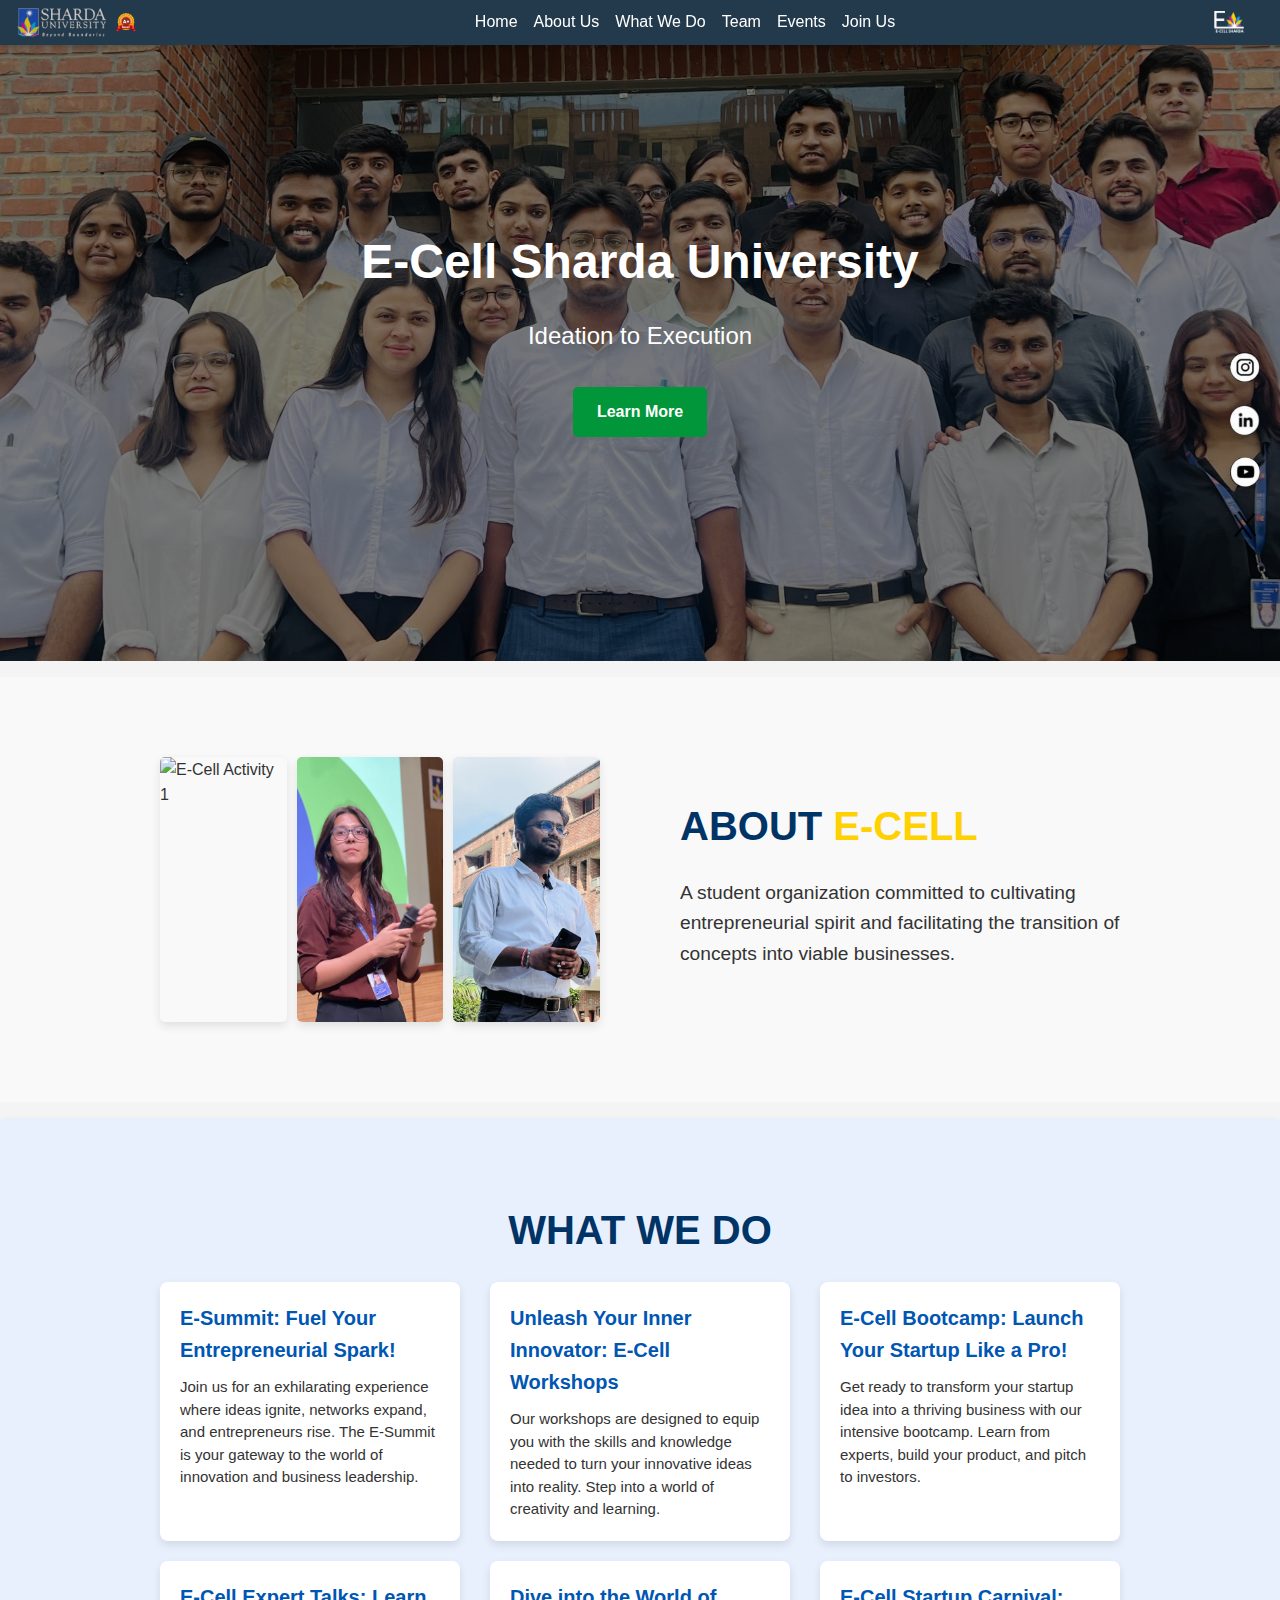
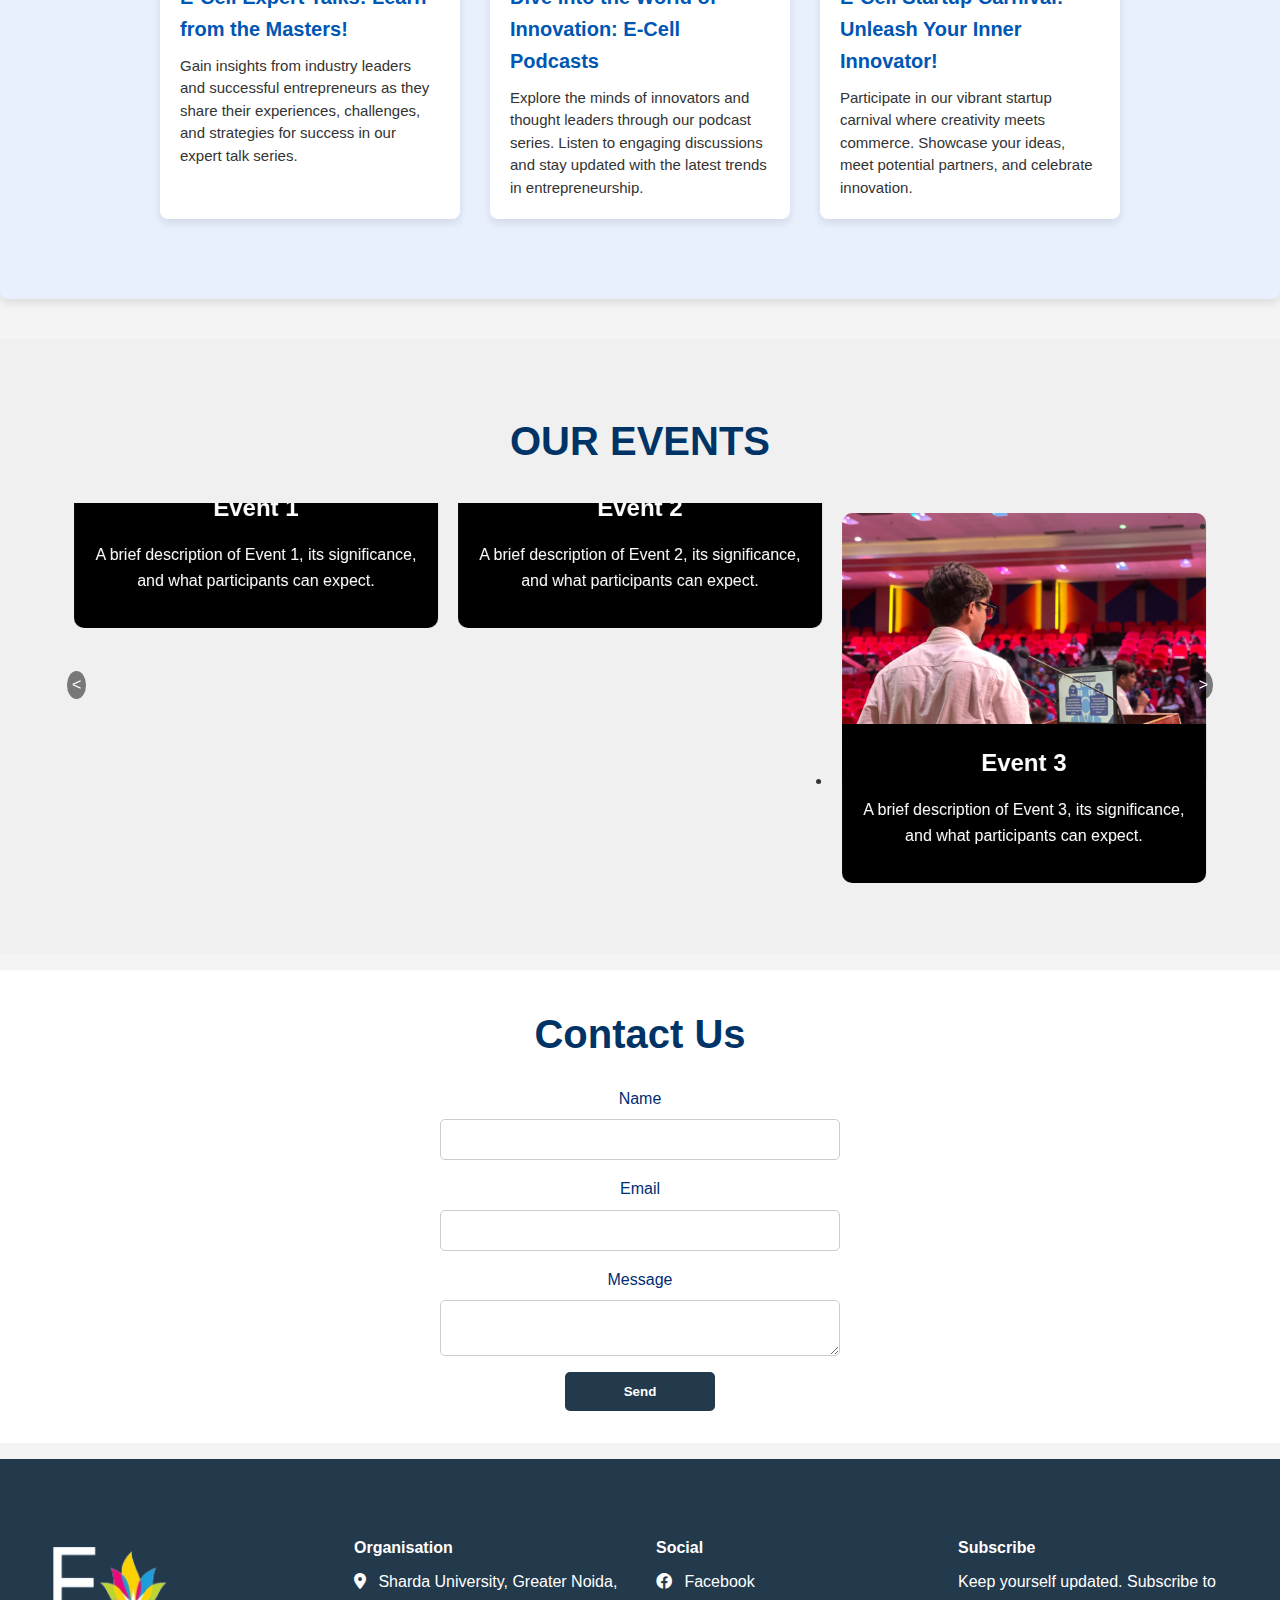
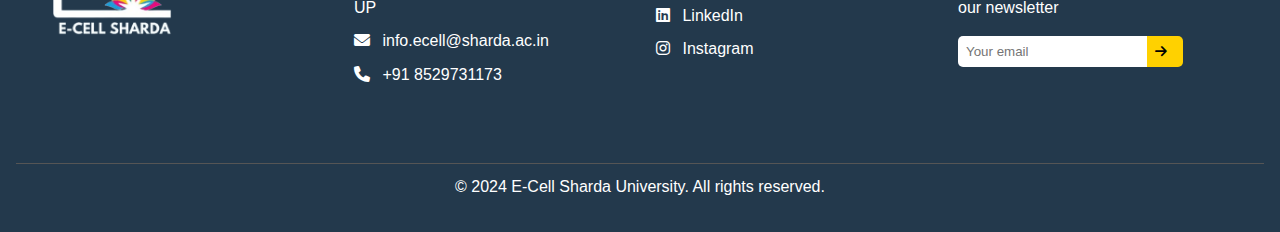
==== index.html @ 31074277 "teams" ====
<!DOCTYPE html>
<html lang="en">
<head>
    <meta charset="UTF-8">
    <meta name="viewport" content="width=device-width, initial-scale=1.0">
    <title>E-Cell Sharda University</title>
    <link rel="stylesheet" href="styles.css">
    <link rel="stylesheet" href="https://cdnjs.cloudflare.com/ajax/libs/font-awesome/6.0.0-beta3/css/all.min.css">
</head>
<body>
    <!-- Header -->
    <header>
        <!-- Navigation Bar -->
        <nav>
        <div class="nav-container">
            <img src="Images\ShardaUniversity.png" alt="E-Cell Sharda University Logo" class="nav-logo-left" width="80px">
            <img src="Images/NAAC.png" alt="E-Cell Sharda University Logo" class="nav-logo-left2" width="50px" >
            <ul class="nav-links">
                <li><a href="#home">Home</a></li>
                <li><a href="#about">About Us</a></li>
                 <li><a href="#what-we-do">What We Do</a></li>
                <li><a href="team.html">Team</a></li>
                <li><a href="#events">Events</a></li>
                <li><a href="joinus.html">Join Us</a></li>
            </ul>
            <img src="Images\ECell.png" alt="Second Logo" class="nav-logo-right" >
        </div>
        </nav>

    </header>

    <div class="floating-social-icons">
        <a href="https://www.instagram.com/ecell_su?igsh=MXRyNXgwMnAxMnRqdw==" target="_blank"><img src="Images/Instagram.jpg" alt="Instagram"></a>
        <a href="https://www.linkedin.com" target="_blank"><img src="Images/LinkedIn.jpg" alt="LinkedIn"></a>
        <a href="https://www.youtube.com" target="_blank"><img src="Images/Youtube.jpg" alt="YouTube"></a>
        <a href="https://x.com/ecell_su?t=a-smBwPRYxhD6PhZO1qBZg&s=08" target="_blank"><img src="Images\twitter.png" alt="twitter"></a>
        <!-- <a href="mailto:example@example.com"><img src="email-icon.png" alt="Email"></a> -->
    </div>
    
    <!-- Home Section -->
    <section id="home" class="hero-section">
        <video autoplay muted loop id="hero-video">
            <source src="Images/WELCOME TO THE ENTREPRENEURSHIP (2) (1).mp4" type="video/mp4">
            Your browser does not support the video tag.
        </video>
        <h1>E-Cell Sharda University</h1>
        <p>Ideation to Execution</p>
        <a href="#about" class="cta-button">Learn More</a>
    </section>

    <!-- About Us Section -->
    <section id="about" class="about-section">
        <div class="container">
            <div class="about-content">
                <div class="about-image">
                    <div class="images d-flex">
                        <img src="Images/IMG_4170.png" alt="E-Cell Activity 1" class="img-fluid">
                        <img src="Images/IMG_0003.JPG" alt="E-Cell Activity 2" class="img-fluid">
                        <img src="Images/IMG_9561.JPG" alt="E-Cell Activity 3" class="img-fluid">
                    </div>
                </div>
                <div class="about-text">
                    <h2>ABOUT <span>E-CELL</span></h2>
                    <p>A student organization committed to cultivating entrepreneurial spirit and facilitating the transition of concepts into viable businesses.</p>
                </div>
            </div>
        </div>
    </section>    
    
    <section class="what-we-do">
        <div class="container">
            <h2>What We Do</h2>
            <div class="card-container">
                <div class="card">
                    <h3>E-Summit: Fuel Your Entrepreneurial Spark!</h3>
                    <p>Join us for an exhilarating experience where ideas ignite, networks expand, and entrepreneurs rise. The E-Summit is your gateway to the world of innovation and business leadership.</p>
                </div>
                <div class="card">
                    <h3>Unleash Your Inner Innovator: E-Cell Workshops</h3>
                    <p>Our workshops are designed to equip you with the skills and knowledge needed to turn your innovative ideas into reality. Step into a world of creativity and learning.</p>
                </div>
                <div class="card">
                    <h3>E-Cell Bootcamp: Launch Your Startup Like a Pro!</h3>
                    <p>Get ready to transform your startup idea into a thriving business with our intensive bootcamp. Learn from experts, build your product, and pitch to investors.</p>
                </div>
                <div class="card">
                    <h3>E-Cell Expert Talks: Learn from the Masters!</h3>
                    <p>Gain insights from industry leaders and successful entrepreneurs as they share their experiences, challenges, and strategies for success in our expert talk series.</p>
                </div>
                <div class="card">
                    <h3>Dive into the World of Innovation: E-Cell Podcasts</h3>
                    <p>Explore the minds of innovators and thought leaders through our podcast series. Listen to engaging discussions and stay updated with the latest trends in entrepreneurship.</p>
                </div>
                <div class="card">
                    <h3>E-Cell Startup Carnival: Unleash Your Inner Innovator!</h3>
                    <p>Participate in our vibrant startup carnival where creativity meets commerce. Showcase your ideas, meet potential partners, and celebrate innovation.</p>
                </div>
                <!-- <div class="card">
                    <h3>E-Cell Mentorship Program: Empower Your Entrepreneurial Journey</h3>
                    <p>Connect with experienced mentors who will guide you through the challenges of entrepreneurship and help you achieve your business goals.</p>
                </div> -->
            </div>
        </div>
    </section>
    

    <!-- Team Section -->
    <!-- <section id="team">
        <h2>Our Team</h2>
        <div class="team-member">
            <img src="path-to-image/member1.jpg" alt="Team Member 1">
            <h3>John Doe</h3>
            <p>President</p>
        </div>
        <div class="team-member">
            <img src="path-to-image/member2.jpg" alt="Team Member 2">
            <h3>Jane Smith</h3>
            <p>Vice President</p>
        </div>
    </section> -->

<!-- Event Section -->
<section id="events">
    <div class="events-section">
        <h2 class="events-heading">Our Events</h2>
        <!-- <div class="carousel"> -->
        <div class="carousel-container">
            <div class="carousel-track-container">
                <ul class="carousel-track">
                    <li class="carousel-slide">
                        <img src="Images/IMG_7820.png" alt="Event 1" class="event-image">
                        <div class="event-info">
                            <h3>Event 1</h3>
                            <p>A brief description of Event 1, its significance, and what participants can expect.</p>
                            <!-- <a href="#" class="learn-more">Learn More</a> -->
                        </div>
                    </li>
                    <li class="carousel-slide">
                        <img src="Images\IMG_7977.png" alt="Event 2" class="event-image">
                        <div class="event-info">
                            <h3>Event 2</h3>
                            <p>A brief description of Event 2, its significance, and what participants can expect.</p>
                            <!-- <a href="#" class="learn-more">Learn More</a> -->
                        </div>
                    </li>
                    <li class="carousel-slide">
                        <img src="Images\IMG_9968.JPG" alt="Event 3" class="event-image">
                        <div class="event-info">
                            <h3>Event 3</h3>
                            <p>A brief description of Event 3, its significance, and what participants can expect.</p>
                            <!-- <a href="#" class="learn-more">Learn More</a> -->
                        </div>
                    </li>
                    <li class="carousel-slide">
                        <img src="Images\IMG_7694.png" alt="Event 4" class="event-image">
                        <div class="event-info">
                            <h3>Event 4</h3>
                            <p>A brief description of Event 3, its significance, and what participants can expect.</p>
                            <!-- <a href="#" class="learn-more">Learn More</a> -->
                        </div>
                    </li>
                    <li class="carousel-slide">
                        <img src="Images\IMG_7885.png" alt="Event 5" class="event-image">
                        <div class="event-info">
                            <h3>Event 5</h3>
                            <p>A brief description of Event 3, its significance, and what participants can expect.</p>
                            <!-- <a href="#" class="learn-more">Learn More</a> -->
                        </div>
                    </li>
                    <li class="carousel-slide">
                        <img src="Images\IMG_7869.png" alt="Event 6" class="event-image">
                        <div class="event-info">
                            <h3>Event 6</h3>
                            <p>A brief description of Event 3, its significance, and what participants can expect.</p>
                            <!-- <a href="#" class="learn-more">Learn More</a> -->
                        </div>
                    </li>
                    <!-- Additional slides can be added here -->
                </ul>
            </div>
            <button class="carousel-button carousel-button-left">&lt;</button>
            <button class="carousel-button carousel-button-right">&gt;</button>
        </div>
    </div>
</section>
    

    <!-- Contact Us Section -->
    <section id="contact" >
        <center><h2>Contact Us</h2></center>
        <form>
            
                <label for="name">Name</label>
            <input type="text" id="name" name="name" required>

            <label for="email">Email</label>
            <input type="email" id="email" name="email" required>
            
            

            <label for="message">Message</label>
            <textarea id="message" name="message" required></textarea>

            <button type="submit">Send</button>
        </form>
    </section>

    <!-- Footer -->
   <!-- Footer -->
<footer>
    <div class="footer-container">
        <div class="footer-left">
            <img src="Images\ECell.png" alt="E-Cell Sharda University Logo">
            
        </div>
        <div class="footer-left">
            <p><strong>Organisation</strong></p>
            <p><i class="fas fa-map-marker-alt"></i> Sharda University, Greater Noida, UP</p>
            <p><i class="fas fa-envelope"></i> info.ecell@sharda.ac.in</p>
            <p><i class="fas fa-phone"></i> +91 8529731173</p>
        </div>
        <div class="footer-middle">
            <p><strong>Social</strong></p>
            <p><a href="#"><i class="fab fa-facebook"></i> Facebook</a></p>
            <p><a href="https://www.linkedin.com/company/e-cell-sharda/"><i class="fab fa-linkedin"></i> LinkedIn</a></p>
            <p><a href="https://www.instagram.com/ecell_su?igsh=MXRyNXgwMnAxMnRqdw=="><i class="fab fa-instagram"></i> Instagram</a></p>
        </div>
        <div class="footer-right">
            <p><strong>Subscribe</strong></p>
            <p>Keep yourself updated. Subscribe to our newsletter</p>
            <form class="subscribe-form">
                <input type="email" placeholder="Your email" required>
                <button type="submit"><i class="fas fa-arrow-right"></i></button>
            </form>
        </div>
    </div>
    <div class="footer-bottom">
        <p>&copy; 2024 E-Cell Sharda University. All rights reserved.</p>
    </div>
</footer>


    <script src="script.js"></script>
</body>
</html>
---- styles.css ----
/* styles.css */

/* Reset some default styles */
/* body, h1, h2, h3, p, ul, li {
    margin: 0;
    padding: 0;
    font-family: Montserrat, sans-serif;
} */

/* General body styling */
body {
    line-height: 1.6;
    background-color: #f4f4f4;
    color: #333;
}

/* Header styling */
/* Navigation Bar Styles (Base) */
/* Navigation Bar Styles (Base) */
/* Navbar Styling */
nav {
    background-color: rgba(35, 57, 76, 255); /* Solid color for more prominence */
    padding: 0.5rem 1rem; /* Smaller padding for a smaller navbar */
    position: fixed;
    top: 0;
    left: 0;
    width: 100%;
    z-index: 1000;
    box-shadow: 0 2px 5px rgba(0, 0, 0, 0.2);
}

/* Container Styling */
.nav-container {
    display: flex;
    justify-content: space-between;
    align-items: center;
    flex-wrap: wrap;
}
.nav-logo-left2, .nav-logo-right {
    width: 50px; /* Slightly larger size for prominence */
    padding-right: 20px; /* Reduced padding to shift it towards the left */
    transition: transform 0.3s ease; /* Smooth transition effect */
}
.nav-logo-left2 {
    width: 40px; /* Slightly larger size for prominence */
    padding-right: 20px; /* Reduced padding to shift it towards the left */
    transition: transform 0.3s ease; /* Smooth transition effect */
}
/* Logo Styling */
.nav-logo-left{
    width: 100px; /* Increase logo size slightly to highlight them */
    transition: transform 0.3s ease; /* Smooth transition effect */
}

/* Logo Hover Effect for Highlight */
.nav-logo-left:hover, .nav-logo-left2:hover, .nav-logo-right:hover {
    transform: scale(1.1); /* Slightly increase size on hover to highlight them */
}

/* Navigation Links Styling */
.nav-links {
    display: flex;
    list-style: none;
    margin: 0;
    padding: 0;
    flex-grow: 1;
    justify-content: center;
}

.nav-links li {
    margin: 0 0.5rem; /* Reduce margin to make the navbar more compact */
}

/* Links Styling with Reduced Boldness */
.nav-links a {
    color: #fff;
    text-decoration: none;
    font-weight: 400; /* Reduced boldness */
    font-size: 1rem; /* Smaller font size to match the smaller navbar */
    transition: color 0.3s ease, font-weight 0.3s ease; /* Smooth transition on hover */
}

/* Hover Effect for Links */
.nav-links a:hover {
    color: #ffd100;
    font-weight: 500; /* Slightly increase boldness on hover for emphasis */
}


/* Floating Social Media Icons */
.floating-social-icons {
    position: fixed;
    top: 50%;
    right: 20px;
    transform: translateY(-50%);
    display: flex;
    flex-direction: column;
    gap: 15px;
    z-index: 1000;
}

.floating-social-icons a img {
    width: 30px;
    height: 30px;
    border-radius: 50%;
    box-shadow: 0 4px 8px rgba(0, 0, 0, 0.2);
    transition: transform 0.3s ease, box-shadow 0.3s ease;
}

.floating-social-icons a img:hover {
    transform: scale(1.2);
    box-shadow: 0 6px 12px rgba(0, 0, 0, 0.3);
}



/* Hero section styling with full-screen background image */
/* Ensuring full height and no padding or margins */
html, body {
    height: 100%;
    margin: 0;
    padding: 0;
    font-family: Arial, sans-serif;
}

.hero-section {
    position: relative;
    height: 100vh; /* Full height of the viewport */
    width: 100%; /* Full width */
    background: url('Images/TEAM.JPG') no-repeat center center;
    background-size: cover; /* Ensures the image covers the entire section */
    background-attachment: fixed; /* Makes the background fixed during scrolling */
    color: #fff; /* Text color to ensure readability */
    display: flex;
    flex-direction: column;
    justify-content: center;
    align-items: center;
    text-align: center;
    z-index: 1;
    padding: 14rem;
}


.hero-section video {
    position: absolute;
    top: 0;
    left: 0;
    width: 100%;
    height: 100%;
    object-fit: cover; /* Ensures the video covers the entire section */
    z-index: -2; /* Places the video below the overlay */
}


/* Overlay to darken the background image for better text contrast */
.hero-section::before {
    content: '';
    position: absolute;
    top: 0;
    left: 0;
    width: 100%;
    height: 100%;
    background-color: rgba(0, 0, 0, 0.5); /* Semi-transparent black overlay */
    z-index: -1;
}

/* Styling for the hero text */
.hero-section h1 {
    font-size: 3rem;
    margin-bottom: 1rem;
}

.hero-section p {
    font-size: 1.5rem;
    margin-bottom: 2rem;
}

/* Call to action button styling */
.hero-section .cta-button {
    background-color: #009639;
    color: #fff;
    padding: 0.75rem 1.5rem;
    text-decoration: none;
    border-radius: 5px;
    font-weight: bold;
    transition: background-color 0.3s ease;
}

/* Hover state for the button */
.hero-section .cta-button:hover {
    background-color: #ffd100;
}
 
/* About Section */
.about-section {
    padding: 60px 0;
    background-color: #f9f9f9; /* Light background color */
}

.about-content {
    display: flex;
    flex-wrap: wrap;
    align-items: center;
    justify-content: space-between;
    flex-direction: row; /* Ensure image is on the left and text on the right */
}

/* Image Styling */
.about-image {
    flex: 1;
    margin-right: 40px; /* Increased space between image and text */
}

.about-image img {
    max-width: 100%;
    height: auto;
    border-radius: 10px; /* Slightly rounded corners */
    box-shadow: 0 4px 10px rgba(0, 0, 0, 0.1); /* Subtle shadow */
}

/* Text Styling */
.about-text {
    flex: 1;
    padding-left: 40px; /* Added padding to increase space */
    color: #333;
}

.about-text h2 {
    font-size: 2.5rem;
    color: #003366; /* Dark blue color */
    margin-bottom: 20px;
}

.about-text h2 span {
    color: #ffd100; /* Highlight color (yellow) */
}

.about-text p {
    font-size: 1.2rem;
    line-height: 1.6;
    margin: 0;
}

/* Responsive Design */
@media (max-width: 768px) {
    .about-content {
        flex-direction: column;
        text-align: center;
    }

    .about-image {
        margin: 0 0 20px 0; /* Reset margin for small screens */
    }

    .about-text {
        padding: 0;
    }
}


 .images {
    display: flex;
    gap: 10px;
} 

.images img {
    width: 33.33%;
    height: auto;
    border-radius: 5px;
}



/* What We Do Section */
.what-we-do {
    padding: 60px 20px;
    background-color: #e8f0fe; /* Light blue background */
    text-align: center;
    box-shadow: 0 4px 8px rgba(0, 0, 0, 0.1);
    border-radius: 8px;
    margin-bottom: 40px;
}

.what-we-do h2 {
    font-size: 2.5rem;
    color: #003366; /* Dark blue color */
    margin-bottom: 20px;
    text-transform: uppercase; /* Uppercase heading */
}

.card-container {
    display: flex;
    flex-wrap: wrap;
    justify-content: space-between;
    gap: 20px;
}

.card {
    background-color: #ffffff;
    border-radius: 8px;
    box-shadow: 0 4px 8px rgba(0, 0, 0, 0.1);
    padding: 20px;
    text-align: left;
    flex: 1 1 calc(33.333% - 20px); /* 3 cards per row */
    max-width: calc(33.333% - 20px);
    box-sizing: border-box;
    transition: transform 0.2s ease; /* Smooth hover effect */
}

.card h3 {
    font-size: 24px;
    color: #0056b3;
    margin-bottom: 10px;
}

.card p {
    font-size: 16px;
    color: #333;
    line-height: 1.5;
}

.card:hover {
    transform: scale(1.05); /* Slightly enlarge card on hover */
}

/* Responsive Design */
@media screen and (max-width: 768px) {
    .card-container {
        justify-content: center;
    }
    .card {
        flex: 1 1 calc(50% - 20px); /* 2 cards per row on medium screens */
        max-width: calc(50% - 20px);
    }
}

@media screen and (max-width: 480px) {
    .card {
        flex: 1 1 100%; /* 1 card per row on small screens */
        max-width: 100%;
    }
}

/* Section styling */
section {
    padding: 2rem;
    background-color: #fff;
    margin-bottom: 1rem;
}

section h2 {
    font-size: 2.5rem;
    color: #003366; /* Dark blue color */
    margin-bottom: 20px;
}

#about p, #motto p, #what-we-do ul {
    margin-bottom: 1rem;
}

#what-we-do ul {
    list-style: none;
}

#what-we-do ul li {
    padding: 0.5rem;
    background-color: #ffd100; /* Yellow */
    color: #002d72; /* Dark Blue */
    margin-bottom: 0.5rem;
    border-radius: 5px;
}

/* Team section styling */
/* Team Section Styles */
/* Team Section */
/* Team Section Styles */
.team-section {
    padding: 100px 20px 60px; /* Top padding accounts for fixed navbar */
    background-color: #f9f9f9;
}

.team-section h2 {
    text-align: center;
    font-size: 2.5rem;
    color: #003366; /* Dark blue color */
    margin-bottom: 20px;
}

.team-category {
    margin-bottom: 40px;
}

.team-category h3 {
    font-size: 2rem;
    margin-bottom: 20px;
    color: #003366;
    text-align: left;
}

.team-members {
    display: flex;
    flex-wrap: wrap;
    gap: 20px; /* Space between cards */
    justify-content: flex-start;
}

.member-card {
    position: relative;
    width: calc(25% - 20px); /* Four cards per row with gaps */
    height: 300px; /* Set a fixed height for the cards */
    overflow: hidden;
    border-radius: 10px;
    box-shadow: 0 2px 5px rgba(0, 0, 0, 0.1);
    transition: transform 0.3s, box-shadow 0.3s;
}

.member-card:hover {
    transform: translateY(-5px);
    box-shadow: 0 4px 15px rgba(0, 0, 0, 0.2);
}

.member-card img {
    position: absolute;
    top: 0;
    left: 0;
    width: 100%;
    height: 100%;
    object-fit: cover; /* Ensures the image covers the entire card */
    z-index: 1;
}

.member-card h4, .member-card p {
    position: absolute;
    left: 0;
    right: 0;
    padding: 10px;
    background-color: rgba(0, 0, 0, 1);
    color: #fff;
    z-index: 2;
    text-align: center;
}

.member-card h4 {
    bottom: 40px;
    margin: 0;
    font-size: 1.2rem;
}

.member-card p {
    bottom: 0;
    margin: 0;
    font-size: 1rem;
}

/* Responsive Design */
@media (max-width: 1024px) {
    .member-card {
        width: calc(33.333% - 20px); /* Three cards per row */
    }
}

@media (max-width: 768px) {
    .team-section {
        padding: 80px 15px 40px;
    }

    .team-category h3 {
        text-align: center;
    }

    .team-members {
        justify-content: center;
    }

    .member-card {
        width: calc(50% - 20px); /* Two cards per row */
    }
}

@media (max-width: 480px) {
    .member-card {
        width: 100%; /* One card per row */
    }

    .navbar ul {
        flex-direction: column;
        align-items: center;
    }

    .navbar ul li {
        margin: 10px 0;
    }

    .navbar .navbar-right-logo {
        margin-top: 10px;
    }
}

/* Event Section Styling */
#events {
    background-color: #f0f0f0;
    padding: 60px 0;
}

.events-heading {
    font-family: 'Roboto', sans-serif; /* Use a modern sans-serif font */
    font-size: 2.5rem; /* Increase the font size for emphasis */
    font-weight: bold; /* Make the text bold */
    text-align: center; /* Center the heading */
    margin-bottom: 20px; /* Add some space below the heading */
    padding: 10px;
    position: relative;
    z-index: 1;
    font-size: 2.5rem;
    color: #003366; /* Dark blue color */
    text-transform: uppercase;    
}

/* .events-heading::before {
    content: '';
    position: absolute;
    bottom: 0;
    left: 50%;
    transform: translateX(-50%);
    width: 100px; 
    height: 4px; 
    background-color: #ffa500; 
    z-index: -1;
    border-radius: 2px;
} */

#events h2 {
    text-align: center;
    font-size: 2.5rem;
    color: #003366; /* Dark blue color */
    text-transform: uppercase;
    margin-bottom: 20px;
}

.carousel-container {
    position: relative;
    width: 90%;
    margin: 0 auto;
    overflow: hidden;
}

.carousel-track-container {
    overflow: hidden;
}

.carousel-track {
    display: flex;
    transition: transform 0.5s ease-in-out;
    will-change: transform;
}

.carousel-slide {
    min-width: 33.33%;
    box-sizing: border-box;
    padding: 10px;
}

.event-image {
    width: 100%;
    border-radius: 10px;
}

.event-info {
    background-color: rgba(0, 0, 0, 1);
    padding: 20px;
    border-bottom-left-radius: 10px;
    border-bottom-right-radius: 10px;
    color: white;
    margin-top: -70px;
    position: relative;
    text-align: center;
}

.event-info h3 {
    font-size: 1.5rem;
    margin-bottom: 15px;
}

.event-info p {
    font-size: 1rem;
    margin-bottom: 15px;
}

.learn-more {
    text-decoration: none;
    color: white;
    background-color: #e36124;
    padding: 10px 20px;
    border-radius: 5px;
    display: inline-block;
}

.learn-more:hover {
    background-color: #cf561f;
}

.carousel-button {
    position: absolute;
    top: 50%;
    transform: translateY(-100%);
    background-color: rgba(0, 0, 0, 0.5);
    border: none;
    color: white;
    font-size: 1rem;
    padding: 5px;
    cursor: pointer;
    border-radius: 50%;
}

.carousel-button-left {
    left: 3px;
}

.carousel-button-right {
    right: 3px;
}

body {
    font-family: Arial, sans-serif;
    margin: 0;
    padding: 0;
    background-color: #f4f4f4;
    color: #333;
}

.container {
    max-width: 1000px;
    margin: 0 auto;
    padding: 20px;
}

/* Why Join Us Section */
.why-join-us {
    padding: 60px 20px;
    background-color: #e8f0fe; /* Light blue background */
    text-align: center;
    box-shadow: 0 4px 8px rgba(0, 0, 0, 0.1);
    border-radius: 8px;
    margin-bottom: 40px; /* Adding space between sections */
}

.why-join-us h2 {
    font-size: 36px;
    color: #003366;
    margin-bottom: 40px;
    text-transform: uppercase; /* Uppercase heading */
}

.card-container {
    display: flex;
    flex-wrap: wrap;
    justify-content: space-between;
    gap: 20px;
}

.card {
    background-color: #ffffff;
    border-radius: 8px;
    box-shadow: 0 4px 8px rgba(0, 0, 0, 0.1);
    padding: 20px;
    text-align: left;
    flex: 1 1 calc(33.333% - 20px); /* 3 cards per row */
    max-width: calc(33.333% - 20px);
    box-sizing: border-box;
    transition: transform 0.2s ease; /* Smooth hover effect */
}

.card h3 {
    font-size: 20px;
    color: #0056b3;
    margin-bottom: 10px;
}

.card p {
    font-size: 15px;
    color: #333;
    line-height: 1.5;
    justify-content:center;
}

.card:hover {
    transform: scale(1.05); /* Slightly enlarge card on hover */
}

/* Join Us Form Section */
.join-us-form {
    padding: 60px 20px;
    background-color: #f0f4f7; /* Light gray-blue background */
    text-align: center;
    box-shadow: 0 4px 8px rgba(0, 0, 0, 0.1);
    border-radius: 8px;
}

.join-us-form h2 {
    font-size: 36px;
    color: #003366;
    margin-bottom: 20px;
    text-transform: uppercase; /* Uppercase heading */
}

.join-us-form p {
    font-size: 18px;
    color: #333;
    margin-bottom: 40px;
}

.form-row {
    display: flex;
    justify-content: space-between;
    gap: 20px;
    margin-bottom: 20px;
}

.form-group {
    flex: 1;
    display: flex;
    flex-direction: column;
}

.form-group label {
    margin-bottom: 5px;
    font-weight: bold;
    font-size: 16px;
}

.form-group input,
.form-group textarea {
    padding: 10px;
    border: 1px solid #ccc;
    border-radius: 5px;
    font-size: 16px;
}

.form-group textarea {
    height: 100px;
    resize: none;
}

.join-button {
    padding: 10px 20px;
    background-color: rgba(35, 57, 76, 255);
    color: white;
    border: none;
    border-radius: 5px;
    font-size: 18px;
    cursor: pointer;
    margin-top: 20px;
    width: 100%;
    transition: background-color 0.3s ease;
}

.join-button:hover {
    background-color: rgba(35, 57, 76, 251);
}

/* Responsive Design */
@media screen and (max-width: 768px) {
    .card-container {
        justify-content: center;
    }
    .card {
        flex: 1 1 calc(50% - 20px); /* 2 cards per row on medium screens */
        max-width: calc(50% - 20px);
    }
}

@media screen and (max-width: 480px) {
    .card {
        flex: 1 1 100%; /* 1 card per row on small screens */
        max-width: 100%;
    }
    .form-row {
        flex-direction: column;
    }
}


/* Contact section styling */
#contact form {
    display: flex;
    flex-direction: column;
    align-items: center;
}

#contact form label {
    margin-bottom: 0.5rem;
    color: #002d72; /* Dark Blue */
    align-items: center;
    font-weight: 300;
}

#contact form input, #contact form textarea {
    padding: 0.75rem;
    margin-bottom: 1rem;
    border: 1px solid #ccc;
    border-radius: 5px;
    width: 400px;
}

#contact form button {
    background-color: rgba(35, 57, 76, 255); /* Dark Blue */
    color: #fff;
    padding: 0.75rem;
    border: none;
    border-radius: 5px;
    font-weight: bold;
    cursor: pointer;
    width: 150px;
}

#contact form button:hover {
    background-color: #001a4d;
}


/* Footer Styles */
footer {
    background-color:rgba(35, 57, 76, 255); /* Dark Blue */
    color: #fff;
    padding: 2rem 1rem;
}

.footer-container {
    display: flex;
    flex-wrap: wrap;
    justify-content: space-between;
    margin-bottom: 2rem;
}

.footer-left, .footer-middle, .footer-right {
    flex: 1;
    margin: 1rem;
}

.footer-left img {
    width: 120px;
    margin-bottom: 1rem;
    padding-top: 20px;
}

.footer-left p, .footer-middle p, .footer-right p {
    margin: 0.5rem 0;
}

.footer-middle a {
    color: #fff;
    text-decoration: none;
}

.footer-middle a:hover {
    text-decoration: underline;
}

.footer-right .subscribe-form {
    display: flex;
    align-items: center;
    margin-top: 1rem;
}

.footer-right .subscribe-form input {
    padding: 0.5rem;
    border: none;
    border-radius: 5px 0 0 5px;
    width: 70%;
}

.footer-right .subscribe-form button {
    padding: 0.5rem;
    background-color: #ffd100; /* Yellow */
    border: none;
    border-radius: 0 5px 5px 0;
    cursor: pointer;
}

.footer-right .subscribe-form button:hover {
    background-color: #e6b800; /* Darker Yellow */
}

.footer-bottom {
    text-align: center;
    border-top: 1px solid #fff;
    padding-top: 1rem;
}

.footer-bottom p {
    margin: 0;
}

/* Icons */
.fas, .fab {
    margin-right: 0.5rem;
}
.sub-navbar {
    margin-top: 4rem;
    background-color: #fff;
    padding: 1rem;
    text-align: center;
}

.sub-nav-links {
    list-style: none;
    padding: 0;
    margin: 0;
    display: flex;
    justify-content: center;
}

.sub-nav-links li {
    margin: 0 2rem;
}

.sub-nav-links a {
    text-decoration: none;
    color: #555;
    font-size: 1.1rem;
    font-weight: 500;
    transition: color 0.3s ease;
}

.sub-nav-links a.active {
    color: #007bff;
    font-weight: bold;
    border-bottom: 2px solid #007bff;
}

.sub-nav-links a:hover {
    color: #007bff;
}
/* Global Styles */
* {
    margin: 0;
    padding: 0;
    box-sizing: border-box;
}

/* Ensure the body takes full height of the viewport */
html, body {
    height: 100%;
    display: flex;
    flex-direction: column;
}

/* Make sure the footer sticks to the bottom */
footer {
    margin-top: auto;
    background-color:rgba(35, 57, 76, 255); /* Dark Blue */
    color: #fff;
    padding: 2rem 1rem;
}

/* Container for the entire page content except footer */
.main-content {
    flex: 1; /* This will take up remaining space in the flexbox layout */
}

/* Footer Styling */
.footer-container {
    display: flex;
    justify-content: space-between;
    align-items: flex-start;
    padding: 20px;
}

.footer-left, .footer-middle, .footer-right {
    flex: 1;
}

.footer-bottom {
    text-align: center;
    padding-top: 10px;
    border-top: 1px solid #555;
}

/* Additional styling for responsiveness */
@media (max-width: 768px) {
    .footer-container {
        flex-direction: column;
        align-items: center;
        text-align: center;
    }
}
#background-video {
    position: fixed;
    right: 0;
    bottom: 0;
    min-width: 100%; 
    min-height: 100%;
    width: auto;
    height: auto;
    z-index: -1;
    background-size: cover;
}
.tabs {
    display: flex;
    justify-content: center;
    background-color: #f4f4f4;
    margin-top: 20px;
    padding-top: 40px;

}



.tab-button {
    background-color: transparent;
    border: none;
    font-size: 16px;
    color: #666; /* Color for inactive tab buttons */
    padding: 10px 20px;
    cursor: pointer;
    transition: color 0.3s ease-in-out, border-bottom 0.3s ease-in-out;
}


.tab-button:hover {
    color: #000; /* Color on hover */
}

.tab-button.active {
    color: #02203f; /* Active tab button color */
    border-bottom: 3px solid #02203f; /* Line under active tab */
}

.tab-button:focus {
    outline: none; /* Removes the outline when focused */
}
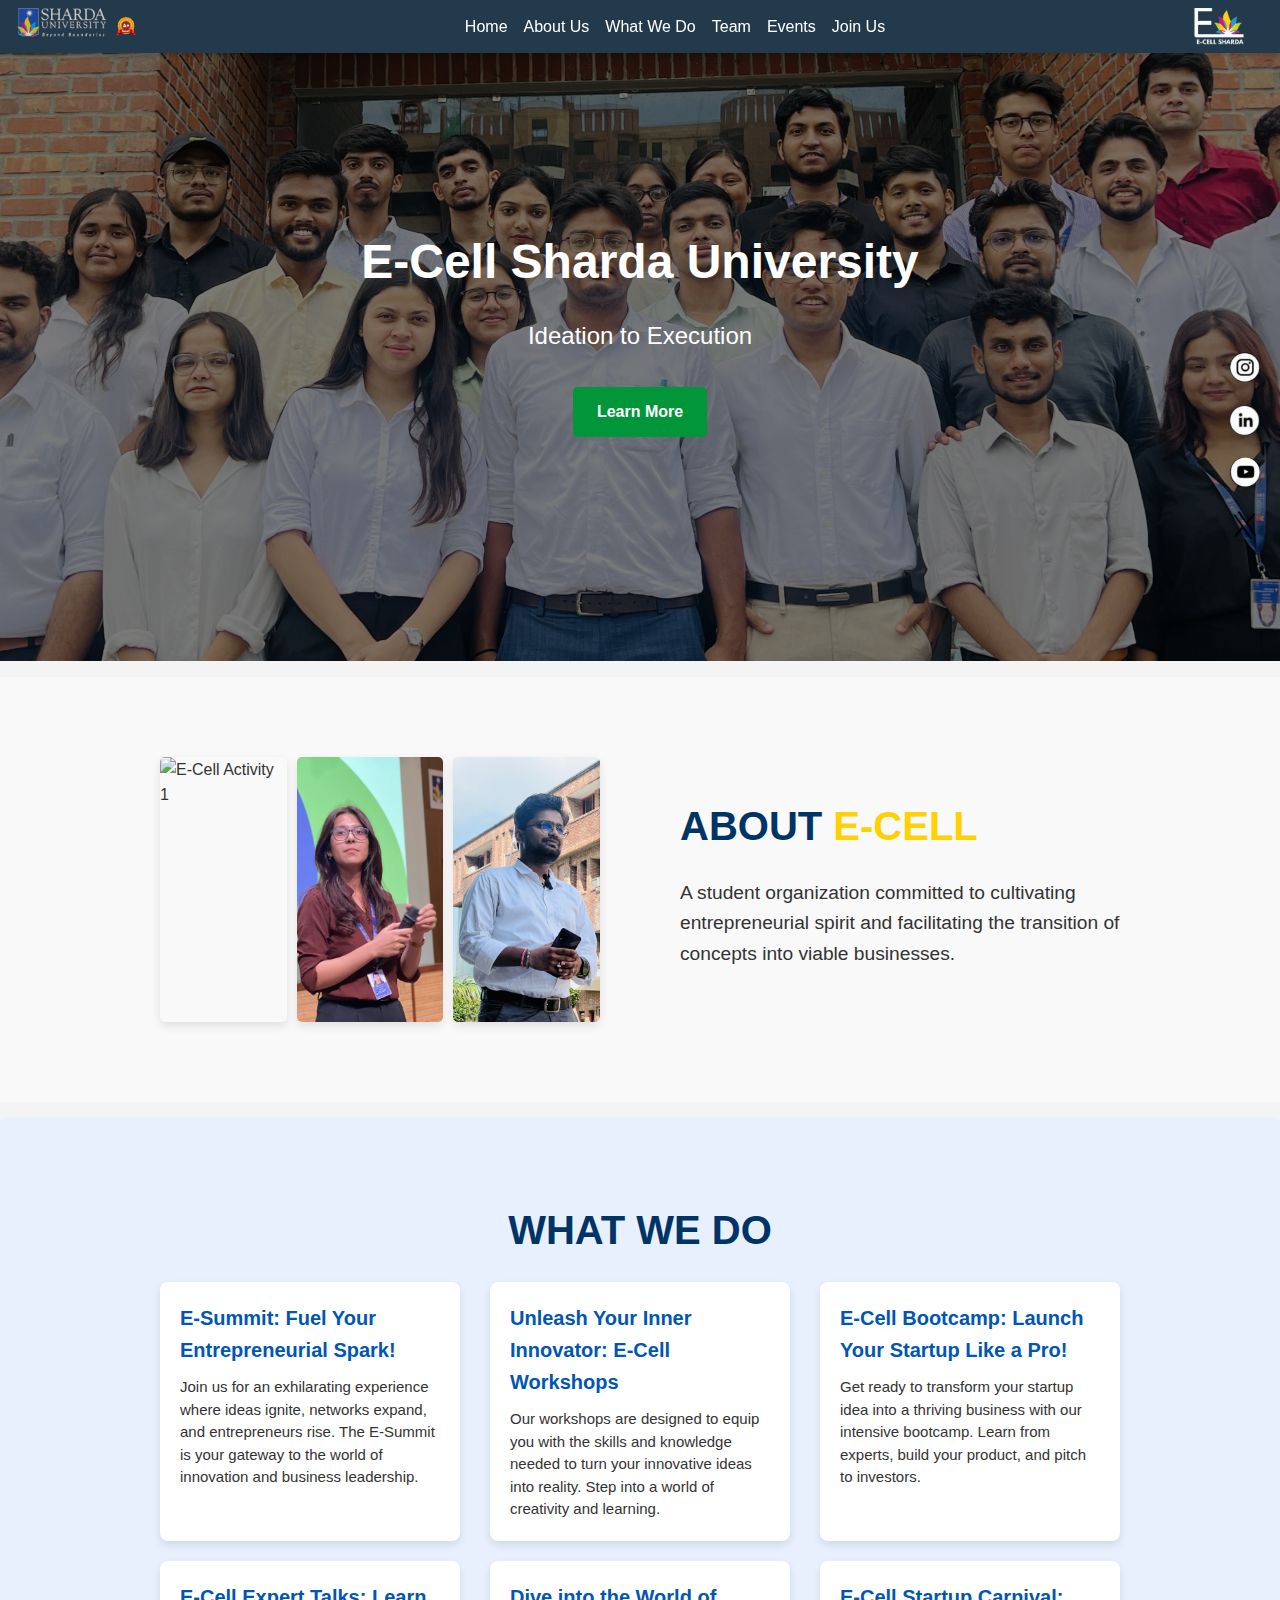
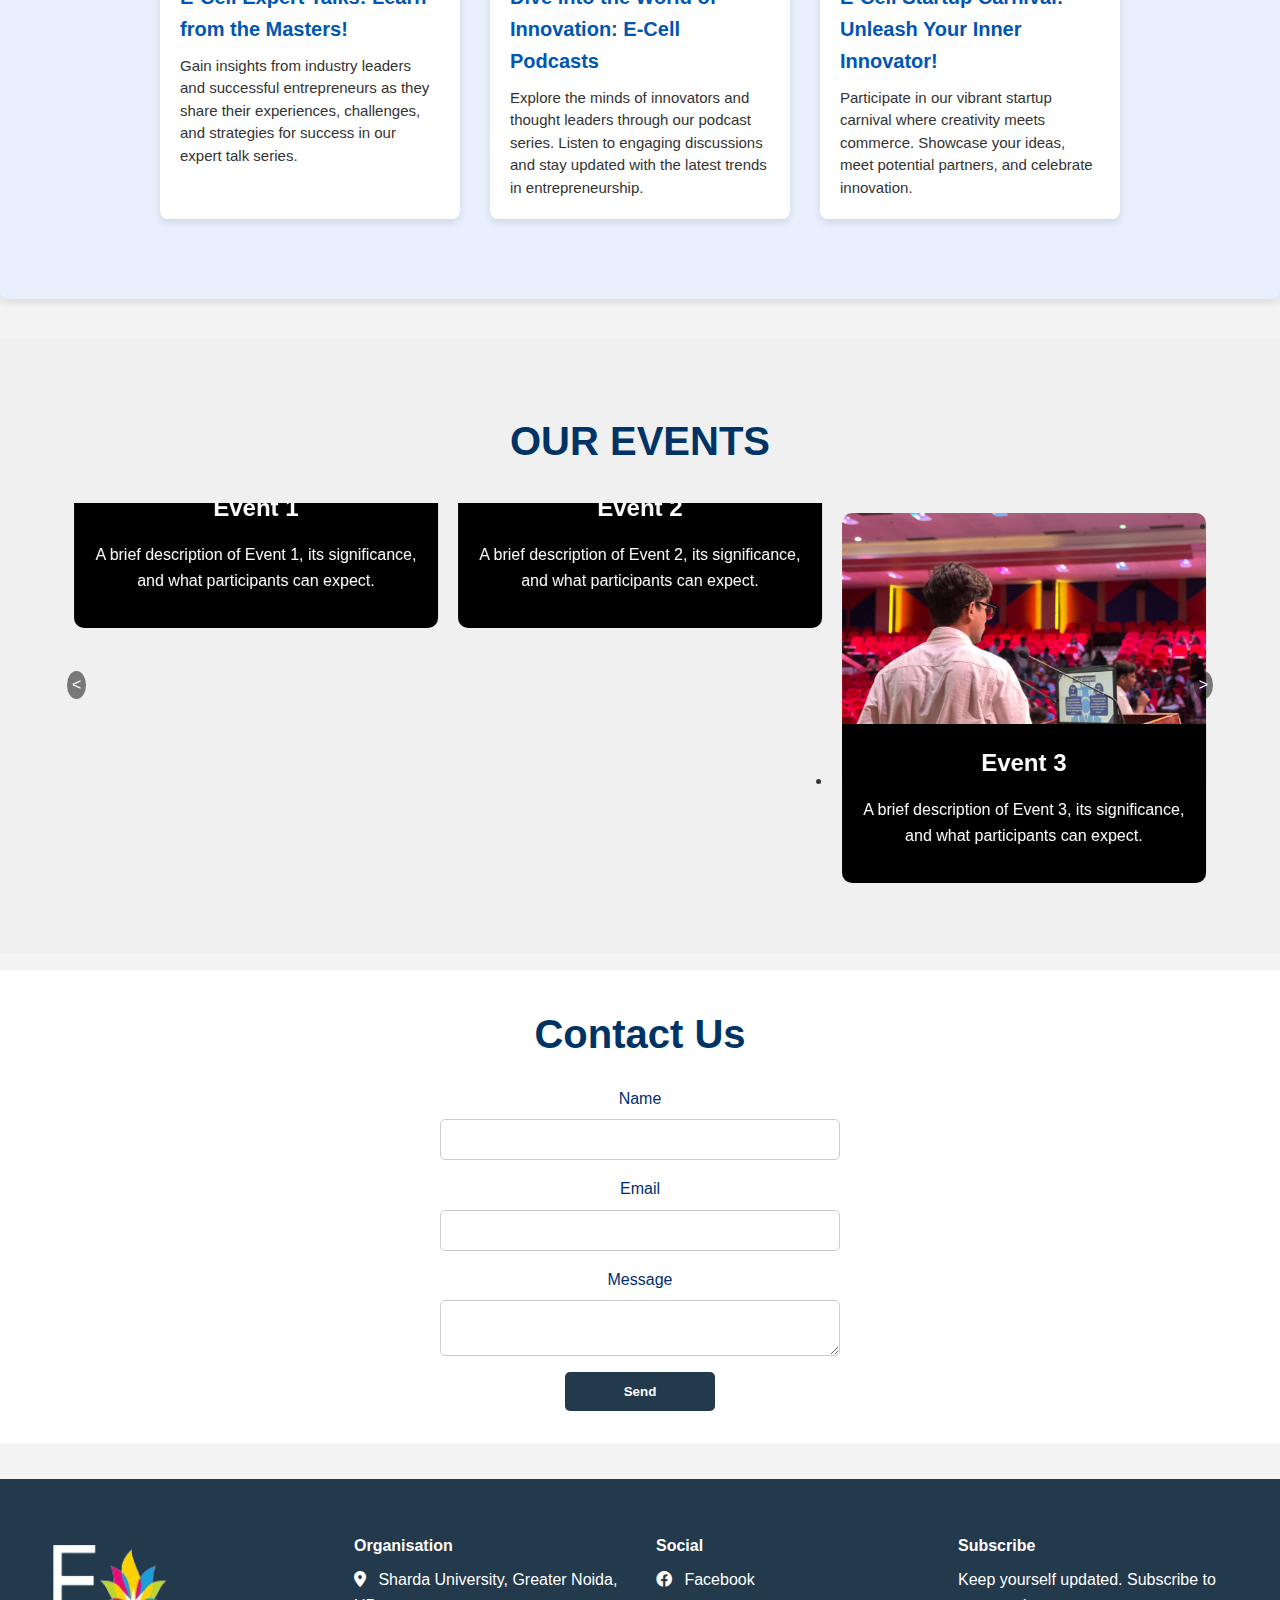
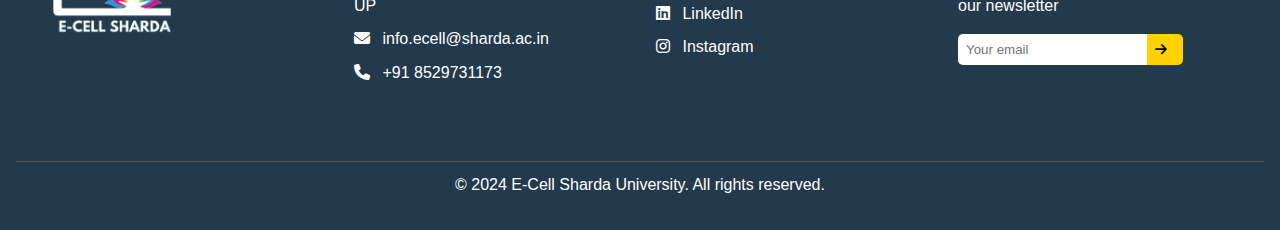
==== commit 951a72d3: "theme" ====
--- a/index.html
+++ b/index.html
@@ -13,17 +13,17 @@
         <!-- Navigation Bar -->
         <nav>
         <div class="nav-container">
-            <img src="Images\ShardaUniversity.png" alt="E-Cell Sharda University Logo" class="nav-logo-left" width="80px">
+            <a href="#home"><img src="Images\ShardaUniversity.png" alt="E-Cell Sharda University Logo" class="nav-logo-left" width="80px"></a>
             <img src="Images/NAAC.png" alt="E-Cell Sharda University Logo" class="nav-logo-left2" width="50px" >
             <ul class="nav-links">
                 <li><a href="#home">Home</a></li>
                 <li><a href="#about">About Us</a></li>
-                 <li><a href="#what-we-do">What We Do</a></li>
+                <li><a href="#what-we-do">What We Do</a></li>
                 <li><a href="team.html">Team</a></li>
                 <li><a href="#events">Events</a></li>
                 <li><a href="joinus.html">Join Us</a></li>
             </ul>
-            <img src="Images\ECell.png" alt="Second Logo" class="nav-logo-right" >
+            <img src="Images\ECell.png" alt="Second Logo" class="nav-logo-right" style="width: 70px" >
         </div>
         </nav>
 
@@ -40,7 +40,7 @@
     <!-- Home Section -->
     <section id="home" class="hero-section">
         <video autoplay muted loop id="hero-video">
-            <source src="Images/WELCOME TO THE ENTREPRENEURSHIP (2) (1).mp4" type="video/mp4">
+            <source src="Images/WELCOME TO THE ENTREPRENEURSHIP (2) (online-video-cutter.com) (1) (1).mp4" type="video/mp4">
             Your browser does not support the video tag.
         </video>
         <h1>E-Cell Sharda University</h1>
@@ -102,23 +102,7 @@
             </div>
         </div>
     </section>
-    
-
-    <!-- Team Section -->
-    <!-- <section id="team">
-        <h2>Our Team</h2>
-        <div class="team-member">
-            <img src="path-to-image/member1.jpg" alt="Team Member 1">
-            <h3>John Doe</h3>
-            <p>President</p>
-        </div>
-        <div class="team-member">
-            <img src="path-to-image/member2.jpg" alt="Team Member 2">
-            <h3>Jane Smith</h3>
-            <p>Vice President</p>
-        </div>
-    </section> -->
-
+        
 <!-- Event Section -->
 <section id="events">
     <div class="events-section">
--- a/styles.css
+++ b/styles.css
@@ -308,13 +308,14 @@
 }
 
 .card h3 {
-    font-size: 24px;
+    font-size: 16px;
     color: #0056b3;
     margin-bottom: 10px;
+    font-weight: bold;
 }
 
 .card p {
-    font-size: 16px;
+    font-size: 14px;
     color: #333;
     line-height: 1.5;
 }
@@ -951,6 +952,8 @@
     background-color:rgba(35, 57, 76, 255); /* Dark Blue */
     color: #fff;
     padding: 2rem 1rem;
+    padding-top: 10px;
+    margin-top: 20px;
 }
 
 /* Container for the entire page content except footer */
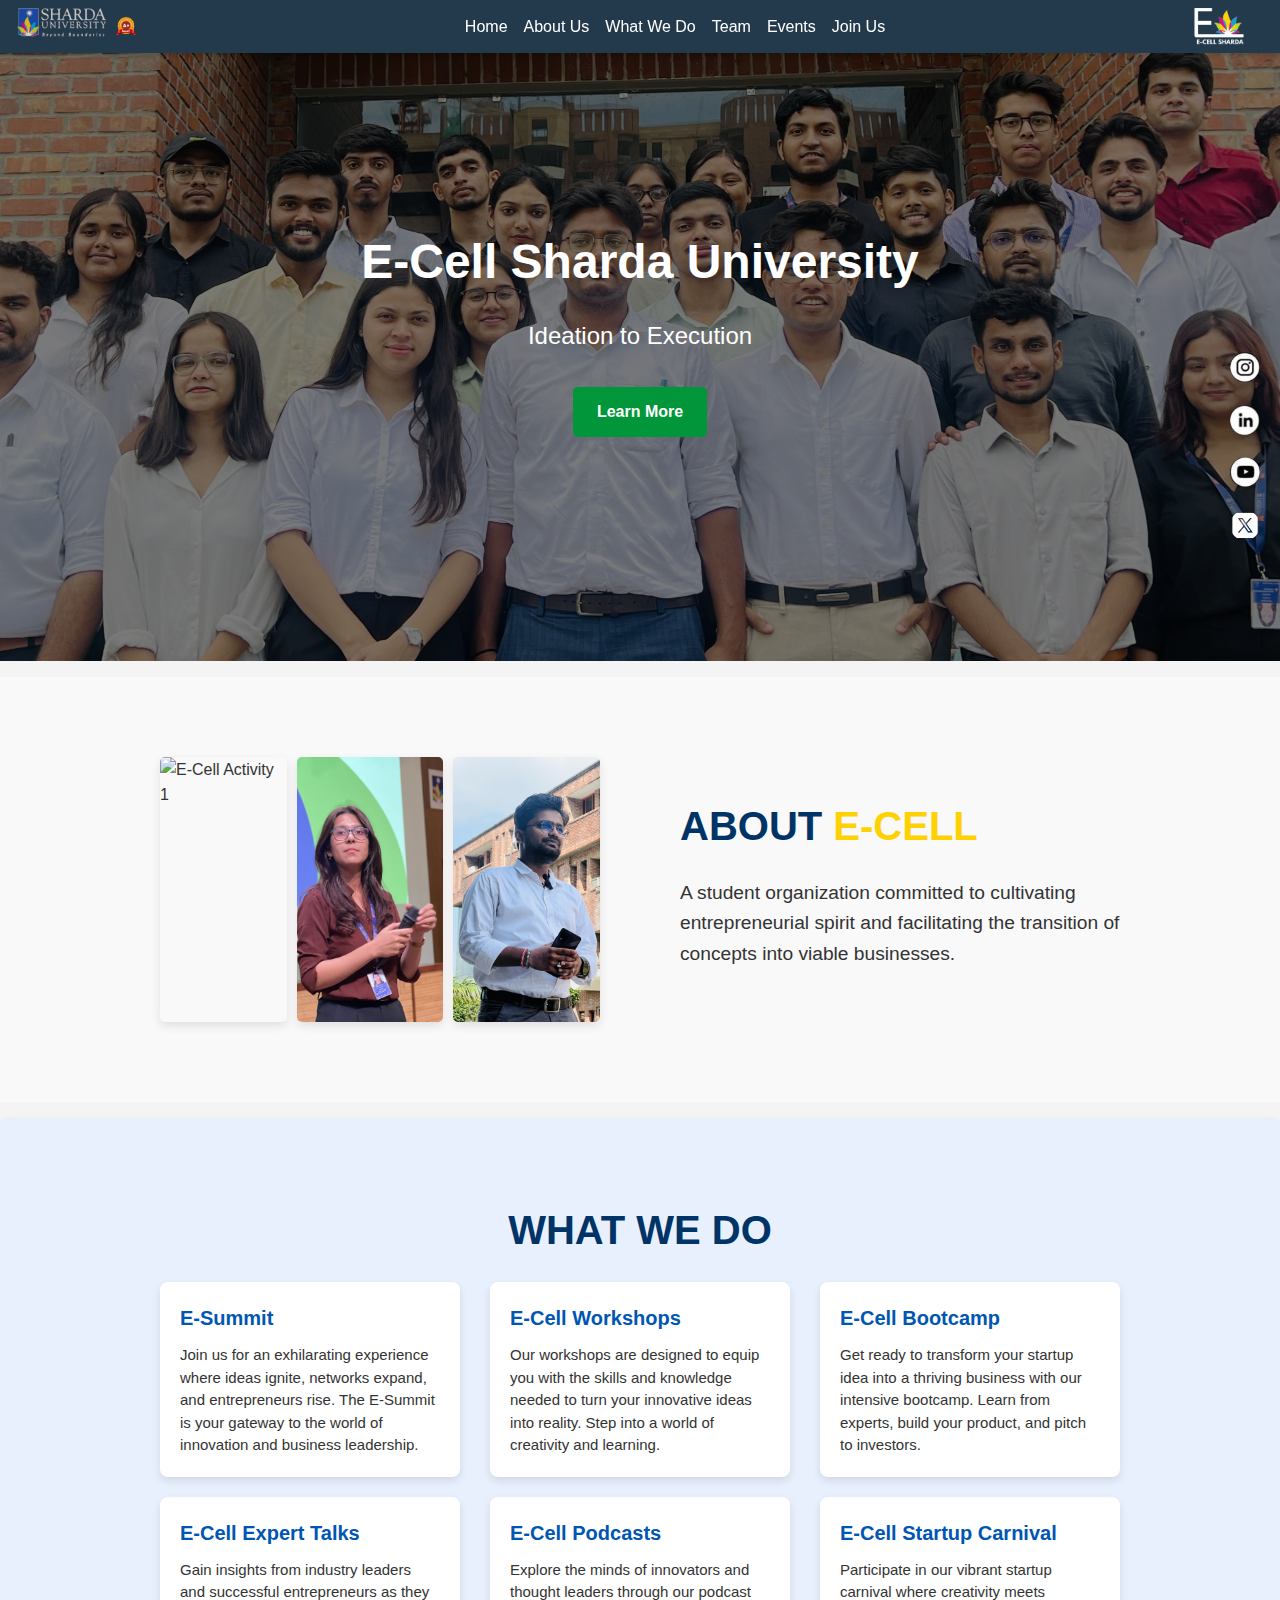
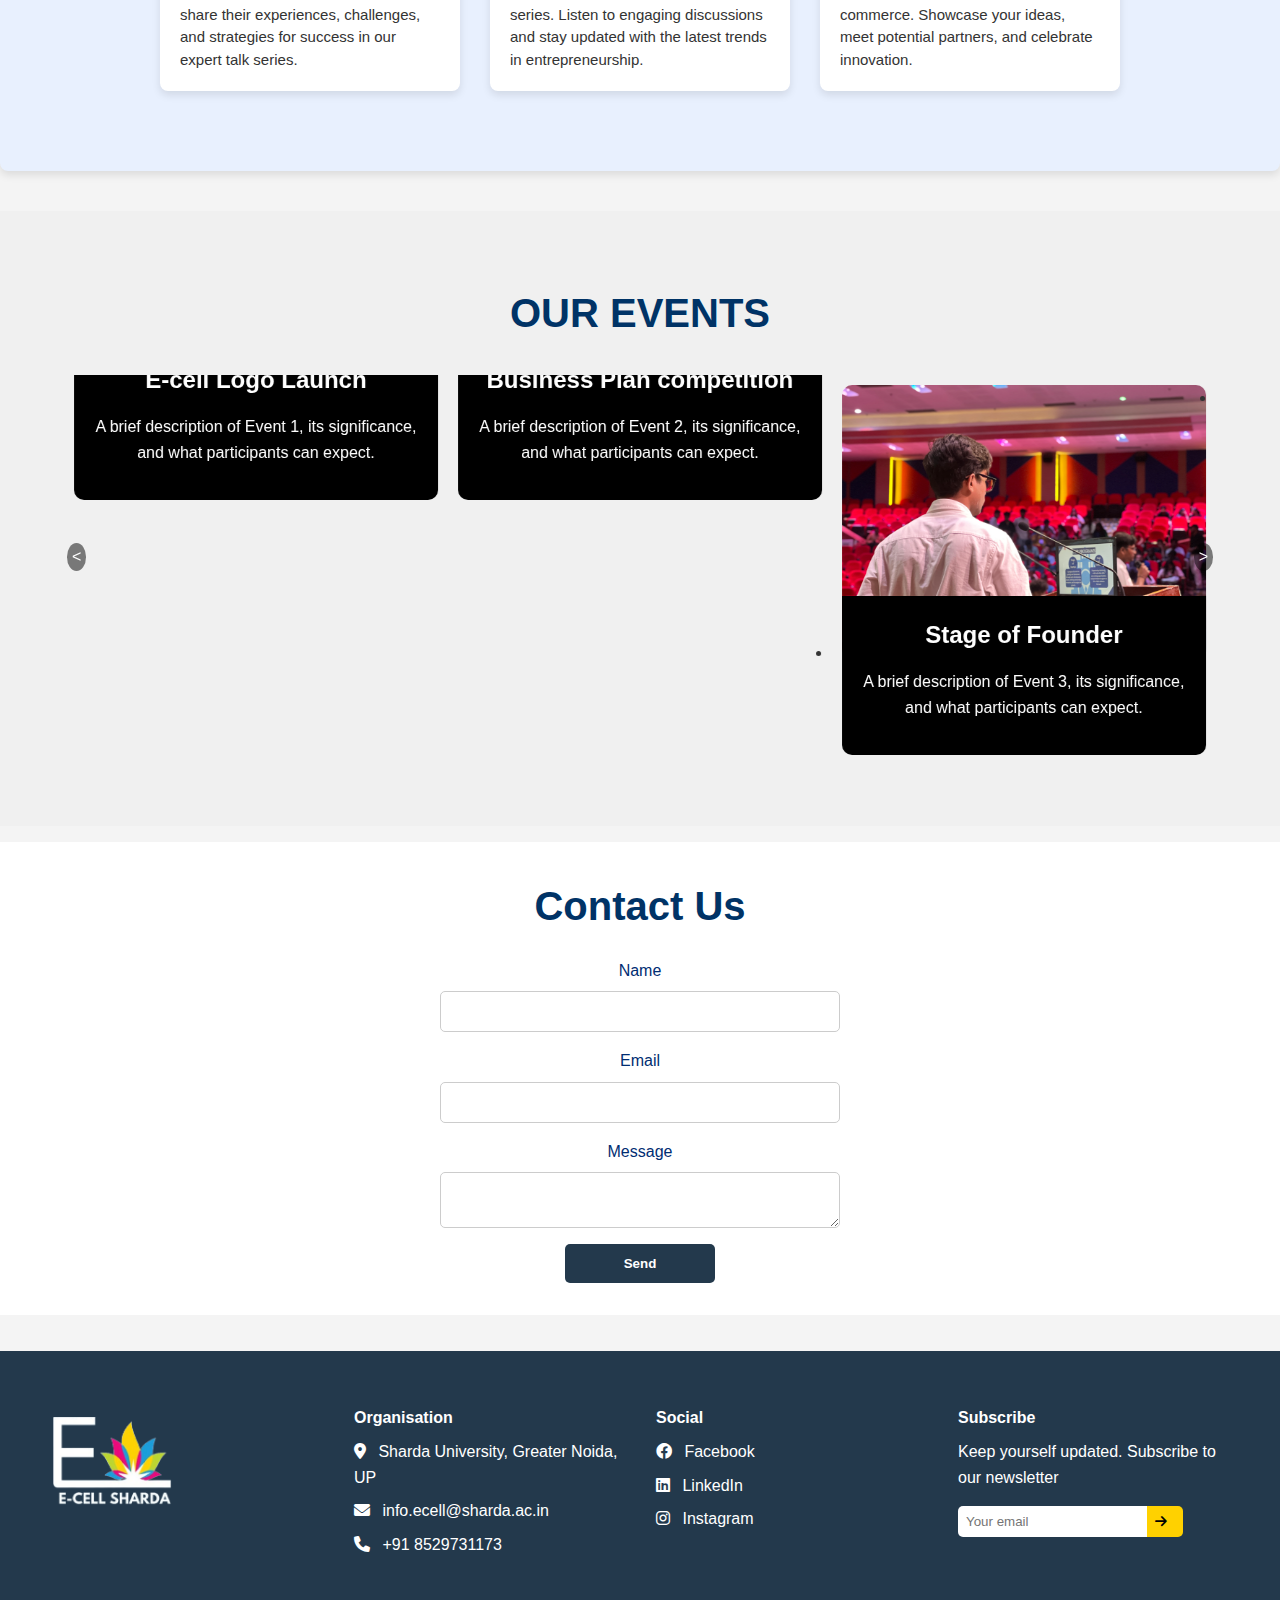
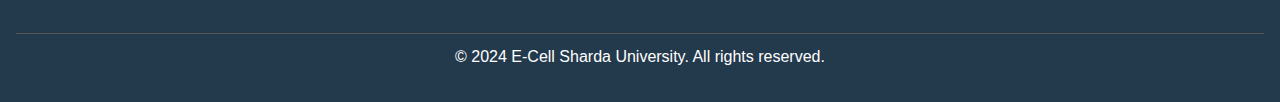
==== commit df432b5a: "logo" ====
--- a/index.html
+++ b/index.html
@@ -14,7 +14,7 @@
         <nav>
         <div class="nav-container">
             <a href="#home"><img src="Images\ShardaUniversity.png" alt="E-Cell Sharda University Logo" class="nav-logo-left" width="80px"></a>
-            <img src="Images/NAAC.png" alt="E-Cell Sharda University Logo" class="nav-logo-left2" width="50px" >
+            <img src="Images/NAAC.png" alt="E-Cell Sharda University Logo" class="nav-logo-left2" width="40px" >
             <ul class="nav-links">
                 <li><a href="#home">Home</a></li>
                 <li><a href="#about">About Us</a></li>
@@ -33,7 +33,7 @@
         <a href="https://www.instagram.com/ecell_su?igsh=MXRyNXgwMnAxMnRqdw==" target="_blank"><img src="Images/Instagram.jpg" alt="Instagram"></a>
         <a href="https://www.linkedin.com" target="_blank"><img src="Images/LinkedIn.jpg" alt="LinkedIn"></a>
         <a href="https://www.youtube.com" target="_blank"><img src="Images/Youtube.jpg" alt="YouTube"></a>
-        <a href="https://x.com/ecell_su?t=a-smBwPRYxhD6PhZO1qBZg&s=08" target="_blank"><img src="Images\twitter.png" alt="twitter"></a>
+        <a href="https://x.com/ecell_su?t=a-smBwPRYxhD6PhZO1qBZg&s=08" target="_blank"><img src="icons8-twitterx-50.png" alt="twitter"></a>
         <!-- <a href="mailto:example@example.com"><img src="email-icon.png" alt="Email"></a> -->
     </div>
     
@@ -72,27 +72,27 @@
             <h2>What We Do</h2>
             <div class="card-container">
                 <div class="card">
-                    <h3>E-Summit: Fuel Your Entrepreneurial Spark!</h3>
+                    <h3>E-Summit</h3>
                     <p>Join us for an exhilarating experience where ideas ignite, networks expand, and entrepreneurs rise. The E-Summit is your gateway to the world of innovation and business leadership.</p>
                 </div>
                 <div class="card">
-                    <h3>Unleash Your Inner Innovator: E-Cell Workshops</h3>
+                    <h3>E-Cell Workshops</h3>
                     <p>Our workshops are designed to equip you with the skills and knowledge needed to turn your innovative ideas into reality. Step into a world of creativity and learning.</p>
                 </div>
                 <div class="card">
-                    <h3>E-Cell Bootcamp: Launch Your Startup Like a Pro!</h3>
+                    <h3>E-Cell Bootcamp</h3>
                     <p>Get ready to transform your startup idea into a thriving business with our intensive bootcamp. Learn from experts, build your product, and pitch to investors.</p>
                 </div>
                 <div class="card">
-                    <h3>E-Cell Expert Talks: Learn from the Masters!</h3>
+                    <h3>E-Cell Expert Talks</h3>
                     <p>Gain insights from industry leaders and successful entrepreneurs as they share their experiences, challenges, and strategies for success in our expert talk series.</p>
                 </div>
                 <div class="card">
-                    <h3>Dive into the World of Innovation: E-Cell Podcasts</h3>
+                    <h3>E-Cell Podcasts</h3>
                     <p>Explore the minds of innovators and thought leaders through our podcast series. Listen to engaging discussions and stay updated with the latest trends in entrepreneurship.</p>
                 </div>
                 <div class="card">
-                    <h3>E-Cell Startup Carnival: Unleash Your Inner Innovator!</h3>
+                    <h3>E-Cell Startup Carnival</h3>
                     <p>Participate in our vibrant startup carnival where creativity meets commerce. Showcase your ideas, meet potential partners, and celebrate innovation.</p>
                 </div>
                 <!-- <div class="card">
@@ -114,7 +114,7 @@
                     <li class="carousel-slide">
                         <img src="Images/IMG_7820.png" alt="Event 1" class="event-image">
                         <div class="event-info">
-                            <h3>Event 1</h3>
+                            <h3>E-cell Logo Launch</h3>
                             <p>A brief description of Event 1, its significance, and what participants can expect.</p>
                             <!-- <a href="#" class="learn-more">Learn More</a> -->
                         </div>
@@ -122,7 +122,7 @@
                     <li class="carousel-slide">
                         <img src="Images\IMG_7977.png" alt="Event 2" class="event-image">
                         <div class="event-info">
-                            <h3>Event 2</h3>
+                            <h3>Business Plan competition</h3>
                             <p>A brief description of Event 2, its significance, and what participants can expect.</p>
                             <!-- <a href="#" class="learn-more">Learn More</a> -->
                         </div>
@@ -130,7 +130,7 @@
                     <li class="carousel-slide">
                         <img src="Images\IMG_9968.JPG" alt="Event 3" class="event-image">
                         <div class="event-info">
-                            <h3>Event 3</h3>
+                            <h3>Stage of Founder</h3>
                             <p>A brief description of Event 3, its significance, and what participants can expect.</p>
                             <!-- <a href="#" class="learn-more">Learn More</a> -->
                         </div>
@@ -138,7 +138,7 @@
                     <li class="carousel-slide">
                         <img src="Images\IMG_7694.png" alt="Event 4" class="event-image">
                         <div class="event-info">
-                            <h3>Event 4</h3>
+                            <h3>Stage Of Startup</h3>
                             <p>A brief description of Event 3, its significance, and what participants can expect.</p>
                             <!-- <a href="#" class="learn-more">Learn More</a> -->
                         </div>
@@ -146,7 +146,7 @@
                     <li class="carousel-slide">
                         <img src="Images\IMG_7885.png" alt="Event 5" class="event-image">
                         <div class="event-info">
-                            <h3>Event 5</h3>
+                            <h3>Orientation</h3>
                             <p>A brief description of Event 3, its significance, and what participants can expect.</p>
                             <!-- <a href="#" class="learn-more">Learn More</a> -->
                         </div>
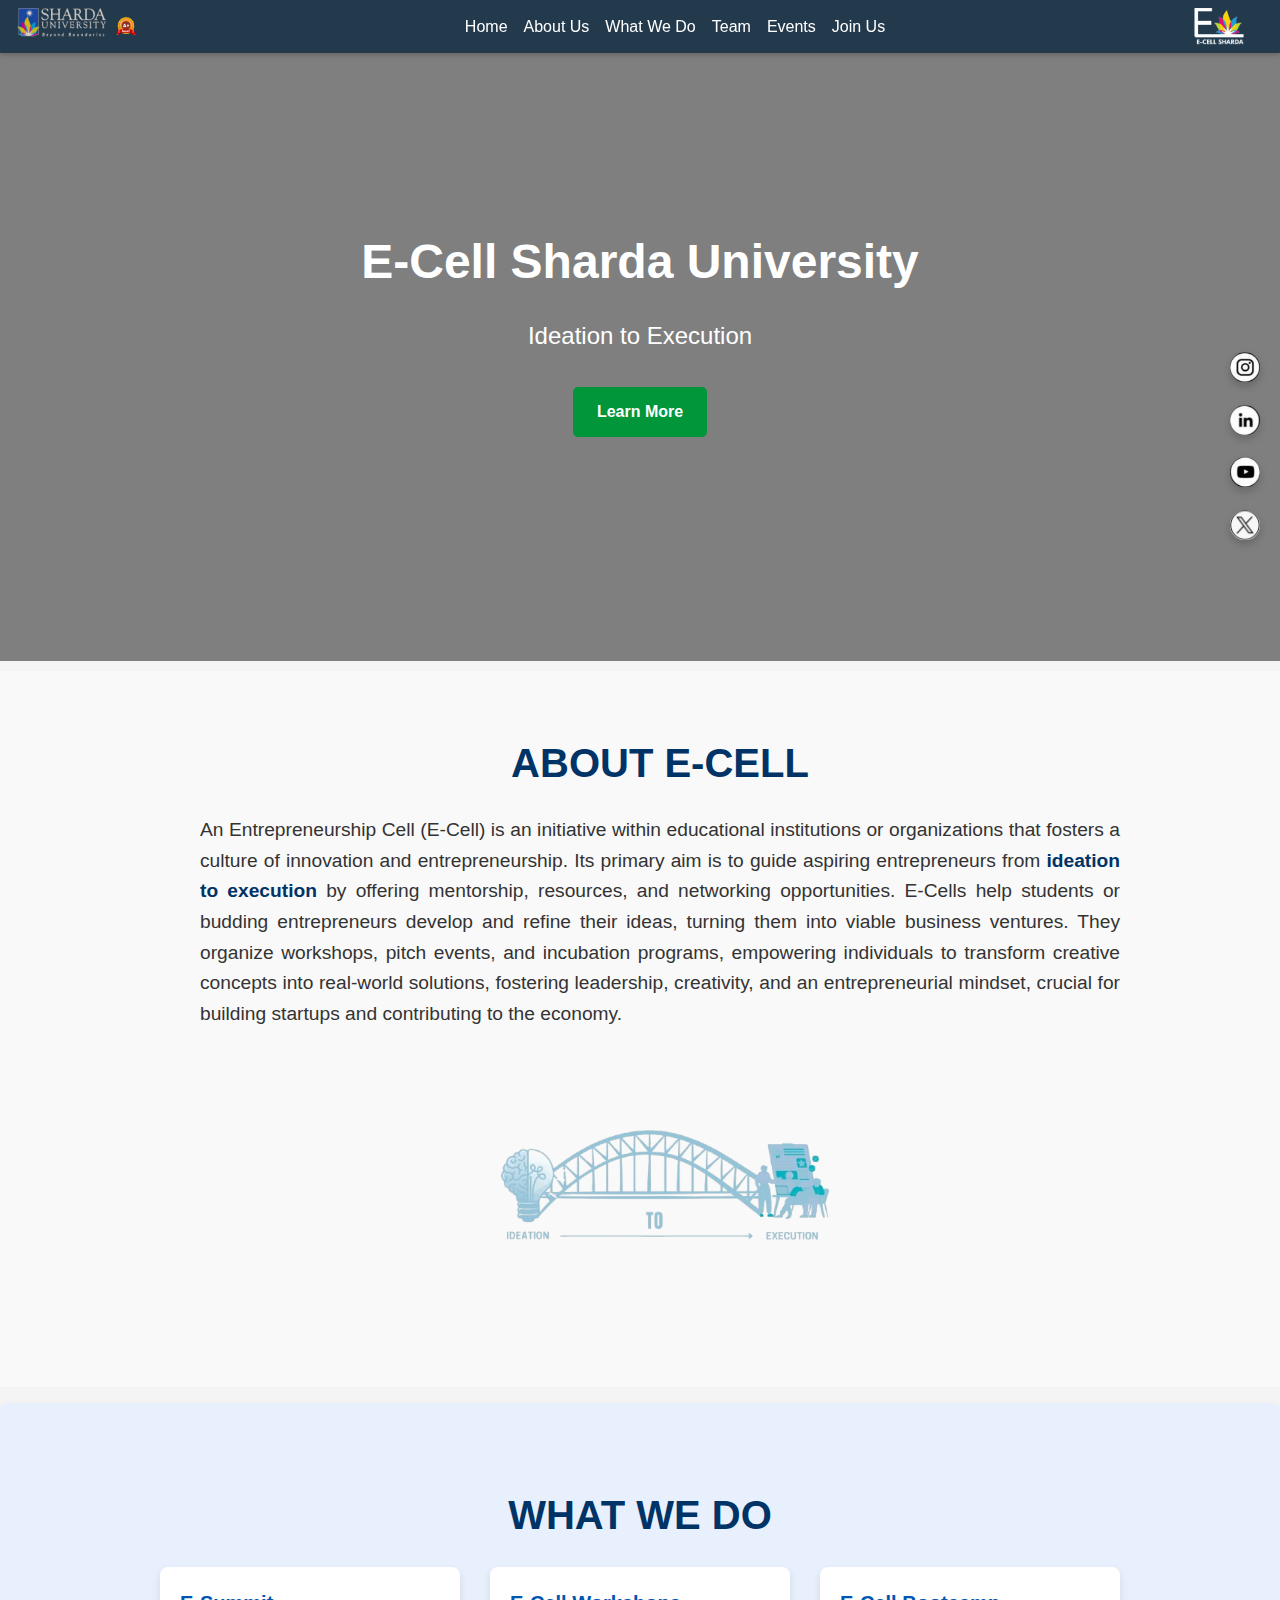
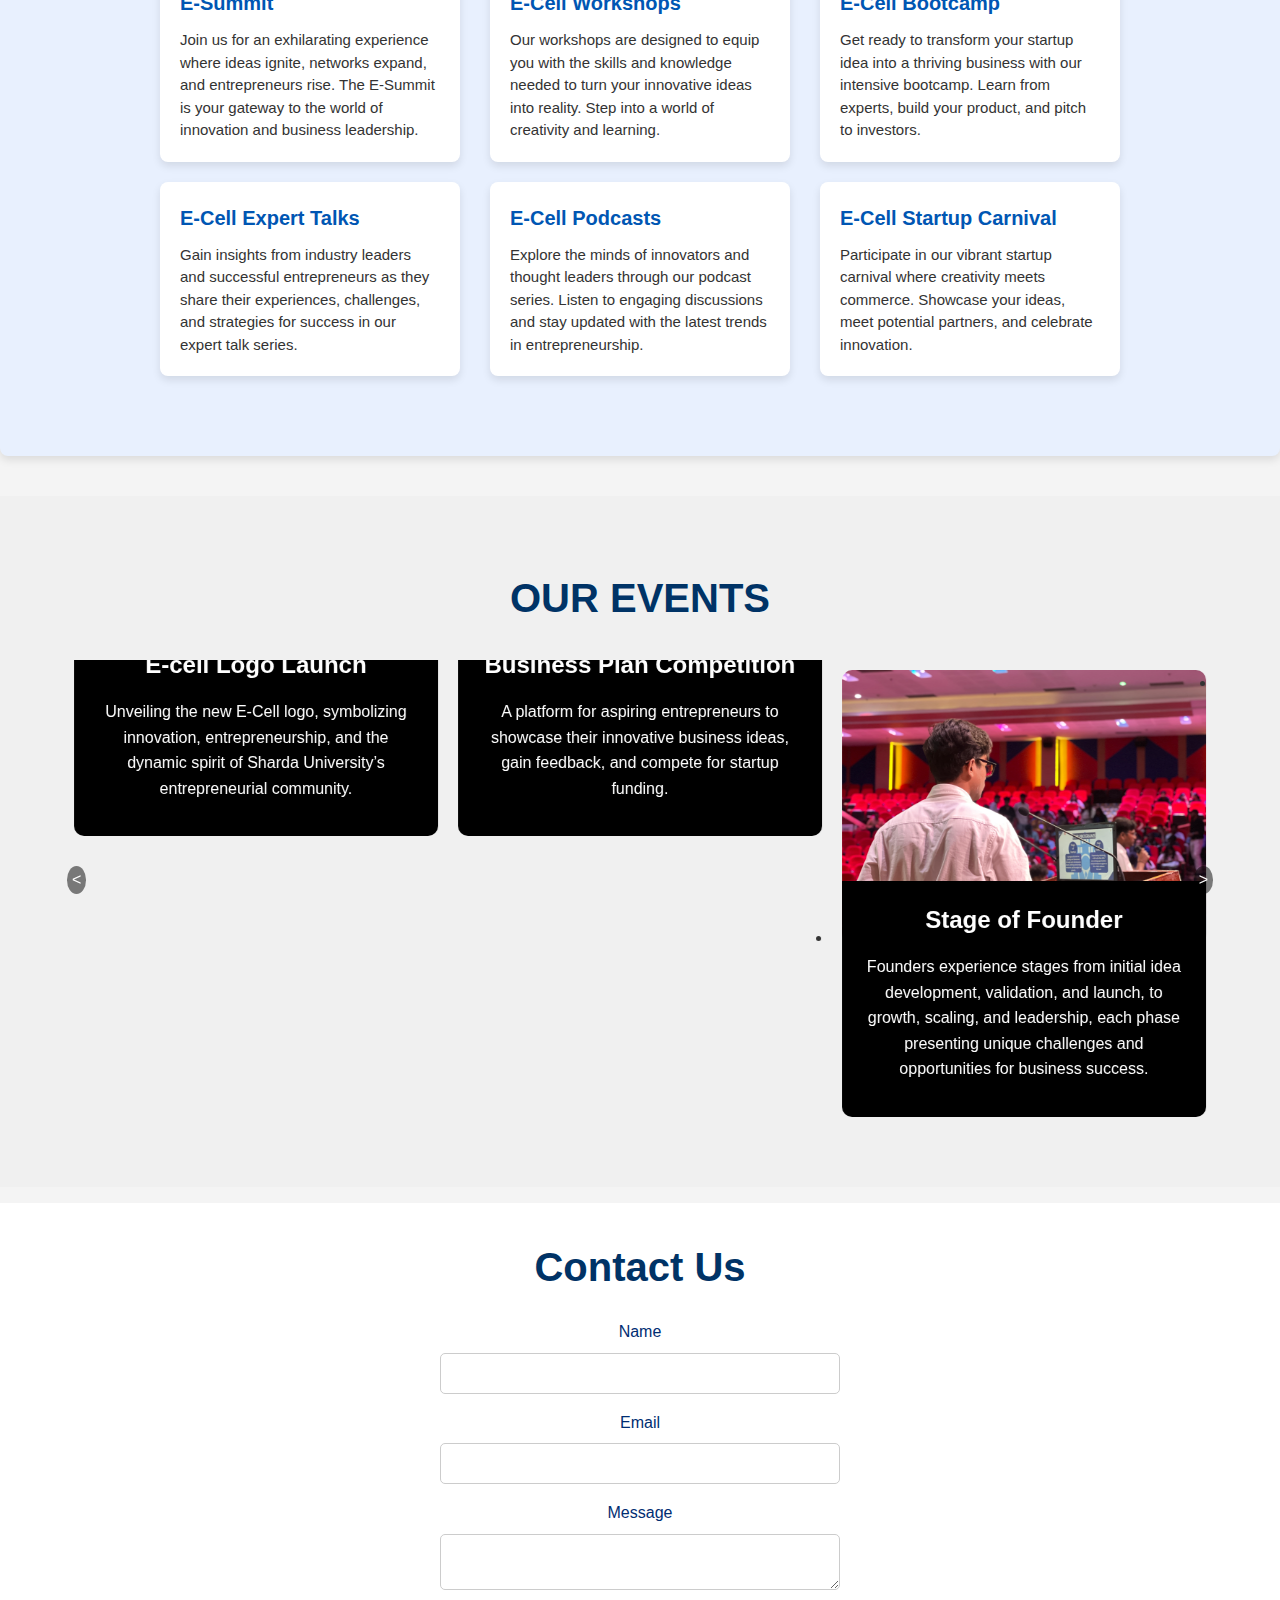
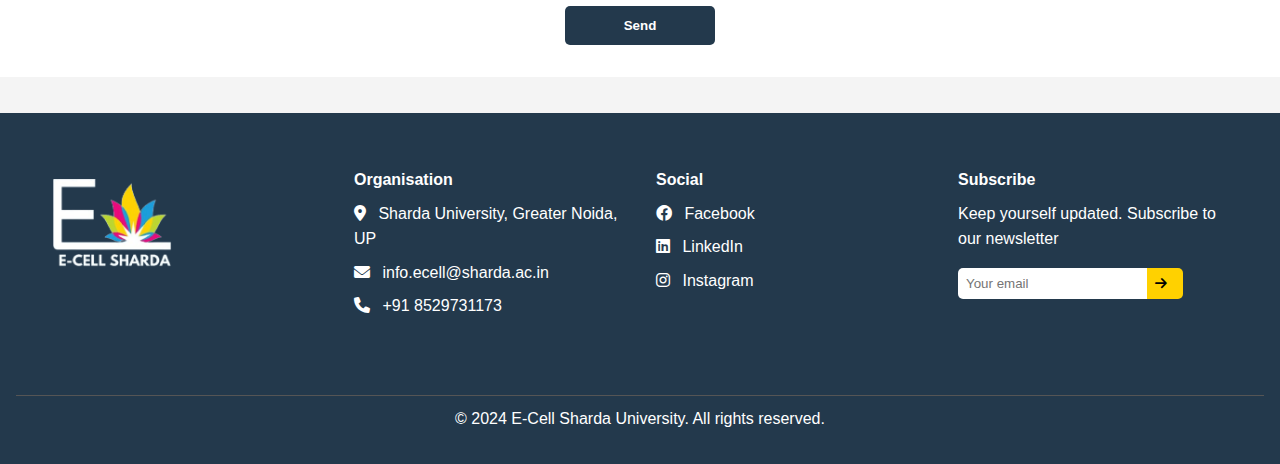
==== commit e82e6144: "events" ====
--- a/index.html
+++ b/index.html
@@ -33,7 +33,7 @@
         <a href="https://www.instagram.com/ecell_su?igsh=MXRyNXgwMnAxMnRqdw==" target="_blank"><img src="Images/Instagram.jpg" alt="Instagram"></a>
         <a href="https://www.linkedin.com" target="_blank"><img src="Images/LinkedIn.jpg" alt="LinkedIn"></a>
         <a href="https://www.youtube.com" target="_blank"><img src="Images/Youtube.jpg" alt="YouTube"></a>
-        <a href="https://x.com/ecell_su?t=a-smBwPRYxhD6PhZO1qBZg&s=08" target="_blank"><img src="icons8-twitterx-50.png" alt="twitter"></a>
+        <a href="https://x.com/ecell_su?t=a-smBwPRYxhD6PhZO1qBZg&s=08" target="_blank"><img src="Images/x.png" alt="twitter"></a>
         <!-- <a href="mailto:example@example.com"><img src="email-icon.png" alt="Email"></a> -->
     </div>
     
@@ -52,16 +52,18 @@
     <section id="about" class="about-section">
         <div class="container">
             <div class="about-content">
-                <div class="about-image">
+                <!-- <div class="about-image">
                     <div class="images d-flex">
                         <img src="Images/IMG_4170.png" alt="E-Cell Activity 1" class="img-fluid">
                         <img src="Images/IMG_0003.JPG" alt="E-Cell Activity 2" class="img-fluid">
                         <img src="Images/IMG_9561.JPG" alt="E-Cell Activity 3" class="img-fluid">
                     </div>
-                </div>
+                </div> -->
                 <div class="about-text">
                     <h2>ABOUT <span>E-CELL</span></h2>
-                    <p>A student organization committed to cultivating entrepreneurial spirit and facilitating the transition of concepts into viable businesses.</p>
+                    <p>An Entrepreneurship Cell (E-Cell) is an initiative within educational institutions or organizations that fosters a culture of innovation and entrepreneurship. Its primary aim is to guide aspiring entrepreneurs from <b><span>ideation to execution</span></b> by offering mentorship, resources, and networking opportunities. E-Cells help students or budding entrepreneurs develop and refine their ideas, turning them into viable business ventures. They organize workshops, pitch events, and incubation programs, empowering individuals to transform creative concepts into real-world solutions, fostering leadership, creativity, and an entrepreneurial mindset, crucial for building startups and contributing to the economy.</p>
+                    <img src="Images/ite-removebg-preview.png" alt="ideation to execution" class="img-fluid" width="500px" style="display: block; margin: 0 auto;">
+
                 </div>
             </div>
         </div>
@@ -115,15 +117,15 @@
                         <img src="Images/IMG_7820.png" alt="Event 1" class="event-image">
                         <div class="event-info">
                             <h3>E-cell Logo Launch</h3>
-                            <p>A brief description of Event 1, its significance, and what participants can expect.</p>
+                            <p>Unveiling the new E-Cell logo, symbolizing innovation, entrepreneurship, and the dynamic spirit of Sharda University’s entrepreneurial community.</p>
                             <!-- <a href="#" class="learn-more">Learn More</a> -->
                         </div>
                     </li>
                     <li class="carousel-slide">
                         <img src="Images\IMG_7977.png" alt="Event 2" class="event-image">
                         <div class="event-info">
-                            <h3>Business Plan competition</h3>
-                            <p>A brief description of Event 2, its significance, and what participants can expect.</p>
+                            <h3>Business Plan Competition</h3>
+                            <p>A platform for aspiring entrepreneurs to showcase their innovative business ideas, gain feedback, and compete for startup funding.</p>
                             <!-- <a href="#" class="learn-more">Learn More</a> -->
                         </div>
                     </li>
@@ -131,7 +133,7 @@
                         <img src="Images\IMG_9968.JPG" alt="Event 3" class="event-image">
                         <div class="event-info">
                             <h3>Stage of Founder</h3>
-                            <p>A brief description of Event 3, its significance, and what participants can expect.</p>
+                            <p>Founders experience stages from initial idea development, validation, and launch, to growth, scaling, and leadership, each phase presenting unique challenges and opportunities for business success.</p>
                             <!-- <a href="#" class="learn-more">Learn More</a> -->
                         </div>
                     </li>
@@ -139,7 +141,7 @@
                         <img src="Images\IMG_7694.png" alt="Event 4" class="event-image">
                         <div class="event-info">
                             <h3>Stage Of Startup</h3>
-                            <p>A brief description of Event 3, its significance, and what participants can expect.</p>
+                            <p>The various stages of a startup's lifecycle: ideation, validation, early traction, scaling, and maturity, each with unique challenges and milestones.</p>
                             <!-- <a href="#" class="learn-more">Learn More</a> -->
                         </div>
                     </li>
@@ -147,15 +149,15 @@
                         <img src="Images\IMG_7885.png" alt="Event 5" class="event-image">
                         <div class="event-info">
                             <h3>Orientation</h3>
-                            <p>A brief description of Event 3, its significance, and what participants can expect.</p>
+                            <p>An introductory session designed to familiarize new members with the mission, activities, and opportunities within the E-Cell community.</p>
                             <!-- <a href="#" class="learn-more">Learn More</a> -->
                         </div>
                     </li>
                     <li class="carousel-slide">
                         <img src="Images\IMG_7869.png" alt="Event 6" class="event-image">
                         <div class="event-info">
-                            <h3>Event 6</h3>
-                            <p>A brief description of Event 3, its significance, and what participants can expect.</p>
+                            <h3>Upcoming</h3>
+                            <p>A vibrant event where startups showcase their products, network with investors, and engage with potential customers, celebrating entrepreneurship.</p>
                             <!-- <a href="#" class="learn-more">Learn More</a> -->
                         </div>
                     </li>
--- a/styles.css
+++ b/styles.css
@@ -127,7 +127,7 @@
     position: relative;
     height: 100vh; /* Full height of the viewport */
     width: 100%; /* Full width */
-    background: url('Images/TEAM.JPG') no-repeat center center;
+    /* background: url('Images/TEAM.JPG') no-repeat center center; */
     background-size: cover; /* Ensures the image covers the entire section */
     background-attachment: fixed; /* Makes the background fixed during scrolling */
     color: #fff; /* Text color to ensure readability */
@@ -138,6 +138,7 @@
     text-align: center;
     z-index: 1;
     padding: 14rem;
+    margin-bottom: 10px;
 }
 
 
@@ -193,7 +194,7 @@
  
 /* About Section */
 .about-section {
-    padding: 60px 0;
+    padding: 40px 0;
     background-color: #f9f9f9; /* Light background color */
 }
 
@@ -212,7 +213,7 @@
 }
 
 .about-image img {
-    max-width: 100%;
+    width: 50px;
     height: auto;
     border-radius: 10px; /* Slightly rounded corners */
     box-shadow: 0 4px 10px rgba(0, 0, 0, 0.1); /* Subtle shadow */
@@ -223,22 +224,31 @@
     flex: 1;
     padding-left: 40px; /* Added padding to increase space */
     color: #333;
+    text-align: justify;
 }
 
 .about-text h2 {
     font-size: 2.5rem;
     color: #003366; /* Dark blue color */
     margin-bottom: 20px;
+    text-align: center;
 }
 
 .about-text h2 span {
-    color: #ffd100; /* Highlight color (yellow) */
+    color: #003366; /* Highlight color (yellow) */
 }
 
 .about-text p {
     font-size: 1.2rem;
     line-height: 1.6;
     margin: 0;
+}
+
+.about-text p span{
+    font-size: 1.2rem;
+    line-height: 1.6;
+    margin: 0;
+    color: #003366;
 }
 
 /* Responsive Design */
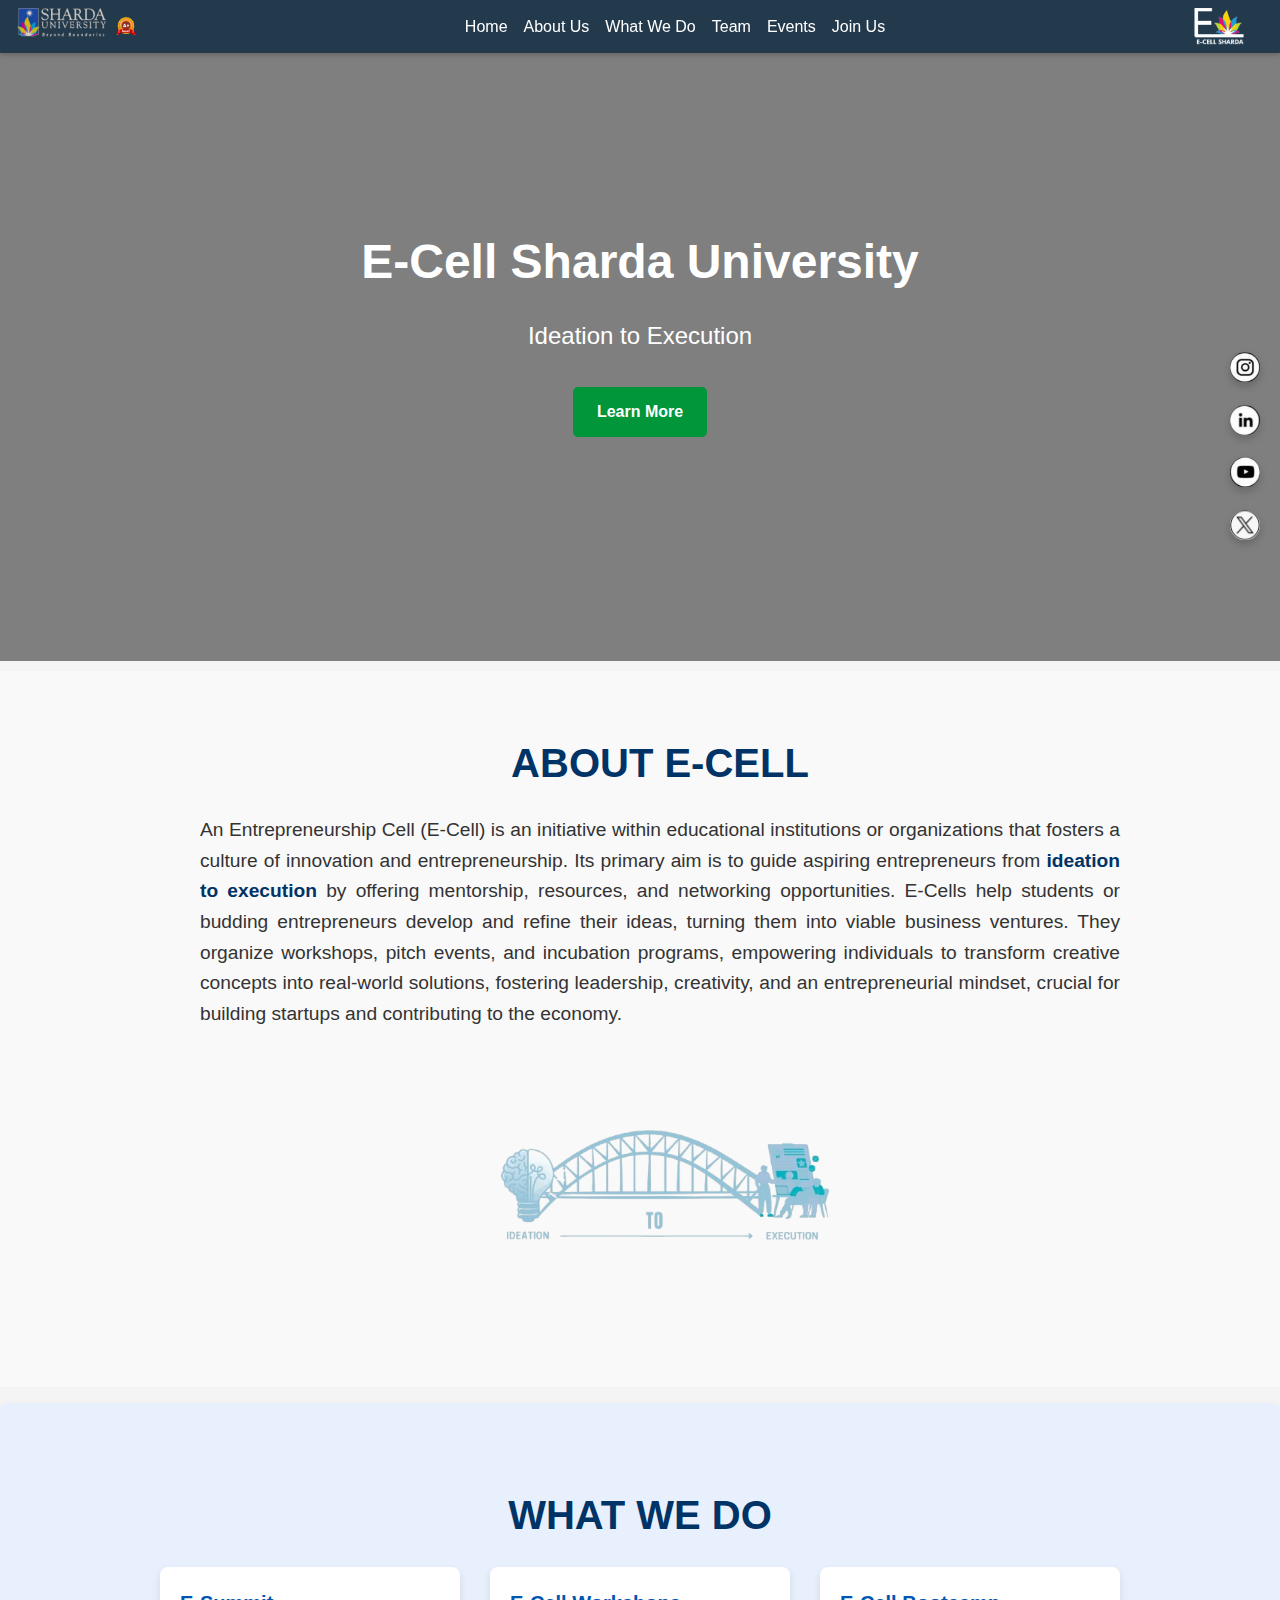
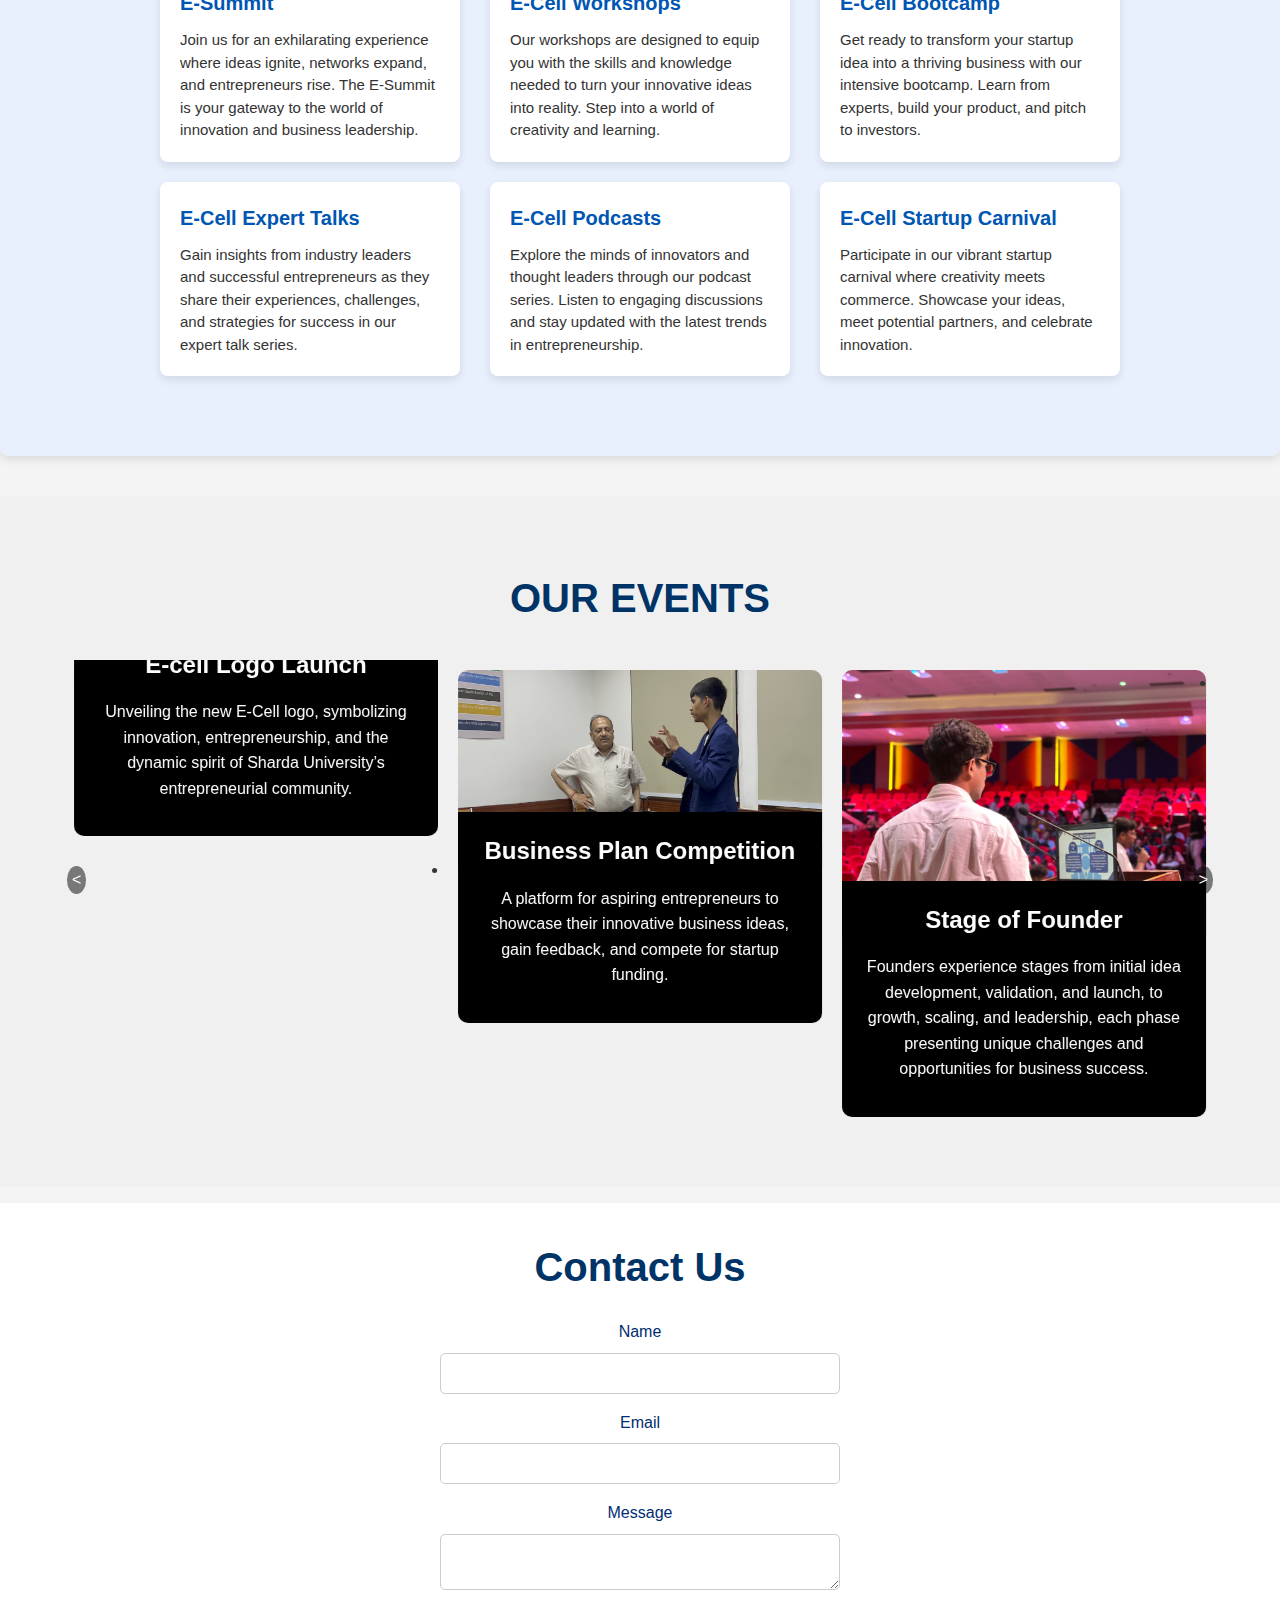
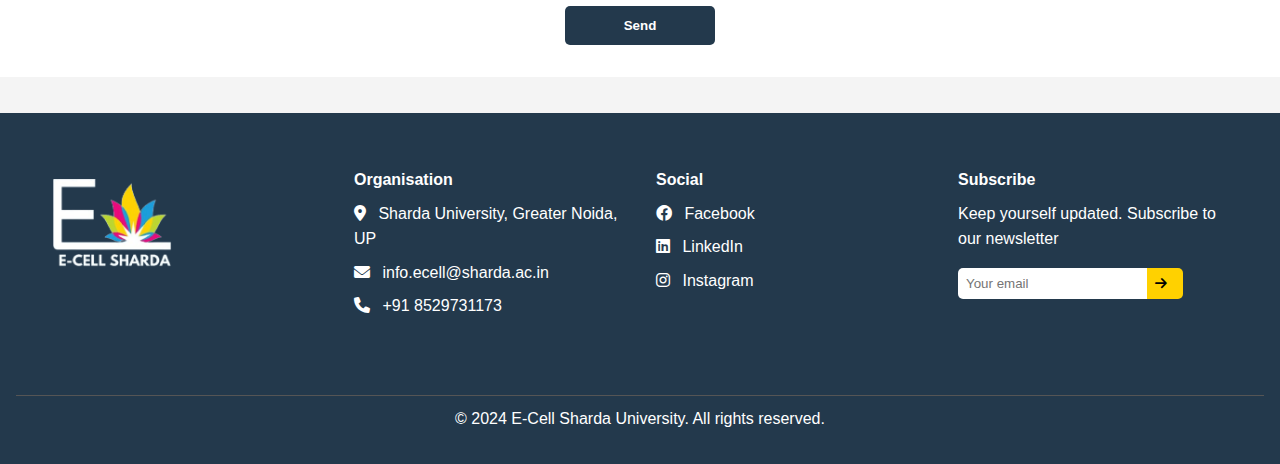
==== commit b8c6b491: "photos" ====
--- a/index.html
+++ b/index.html
@@ -122,7 +122,7 @@
                         </div>
                     </li>
                     <li class="carousel-slide">
-                        <img src="Images\IMG_7977.png" alt="Event 2" class="event-image">
+                        <img src="Images/bpc.jpg" alt="Event 2" class="event-image">
                         <div class="event-info">
                             <h3>Business Plan Competition</h3>
                             <p>A platform for aspiring entrepreneurs to showcase their innovative business ideas, gain feedback, and compete for startup funding.</p>
@@ -146,7 +146,7 @@
                         </div>
                     </li>
                     <li class="carousel-slide">
-                        <img src="Images\IMG_7885.png" alt="Event 5" class="event-image">
+                        <img src="Images/orientation.jpg" alt="Event 5" class="event-image">
                         <div class="event-info">
                             <h3>Orientation</h3>
                             <p>An introductory session designed to familiarize new members with the mission, activities, and opportunities within the E-Cell community.</p>
--- a/styles.css
+++ b/styles.css
@@ -387,7 +387,7 @@
 /* Team Section Styles */
 .team-section {
     padding: 100px 20px 60px; /* Top padding accounts for fixed navbar */
-    background-color: #f9f9f9;
+    background-color: #f9f9f9;    
 }
 
 .team-section h2 {
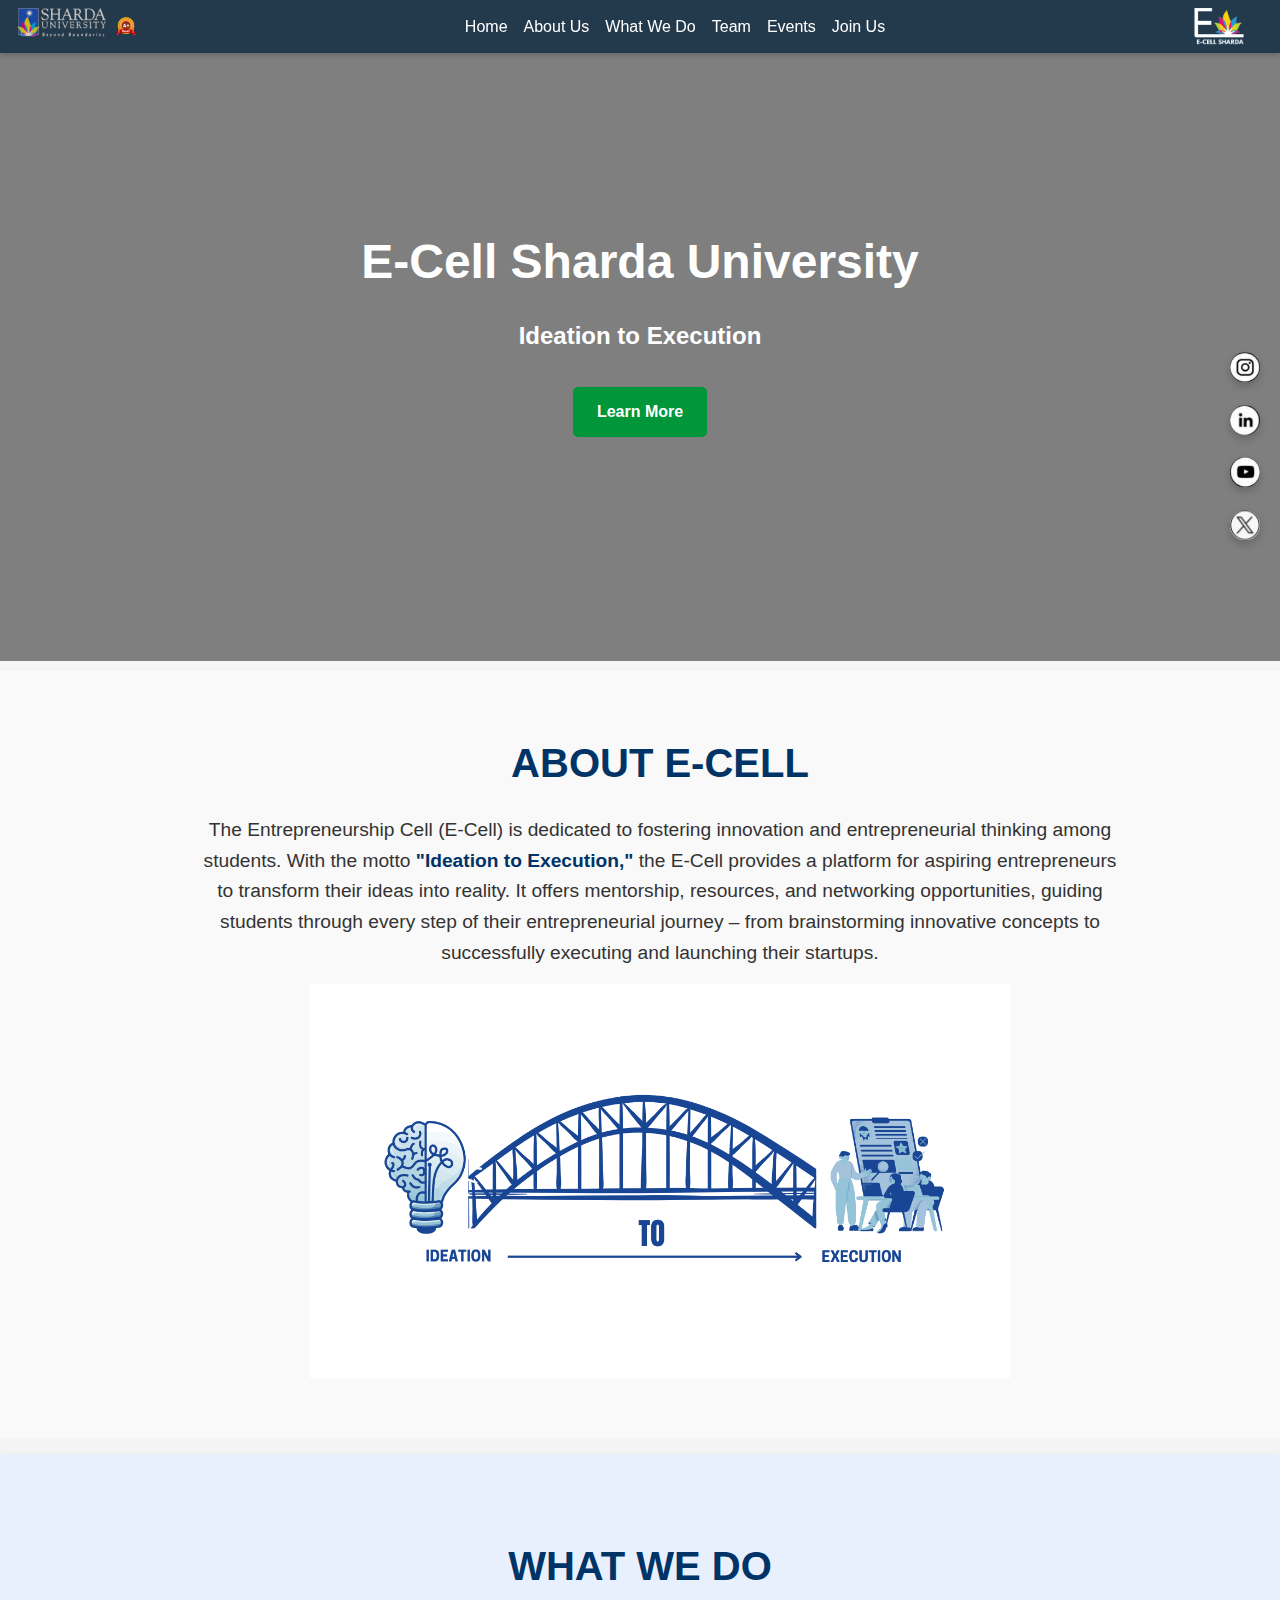
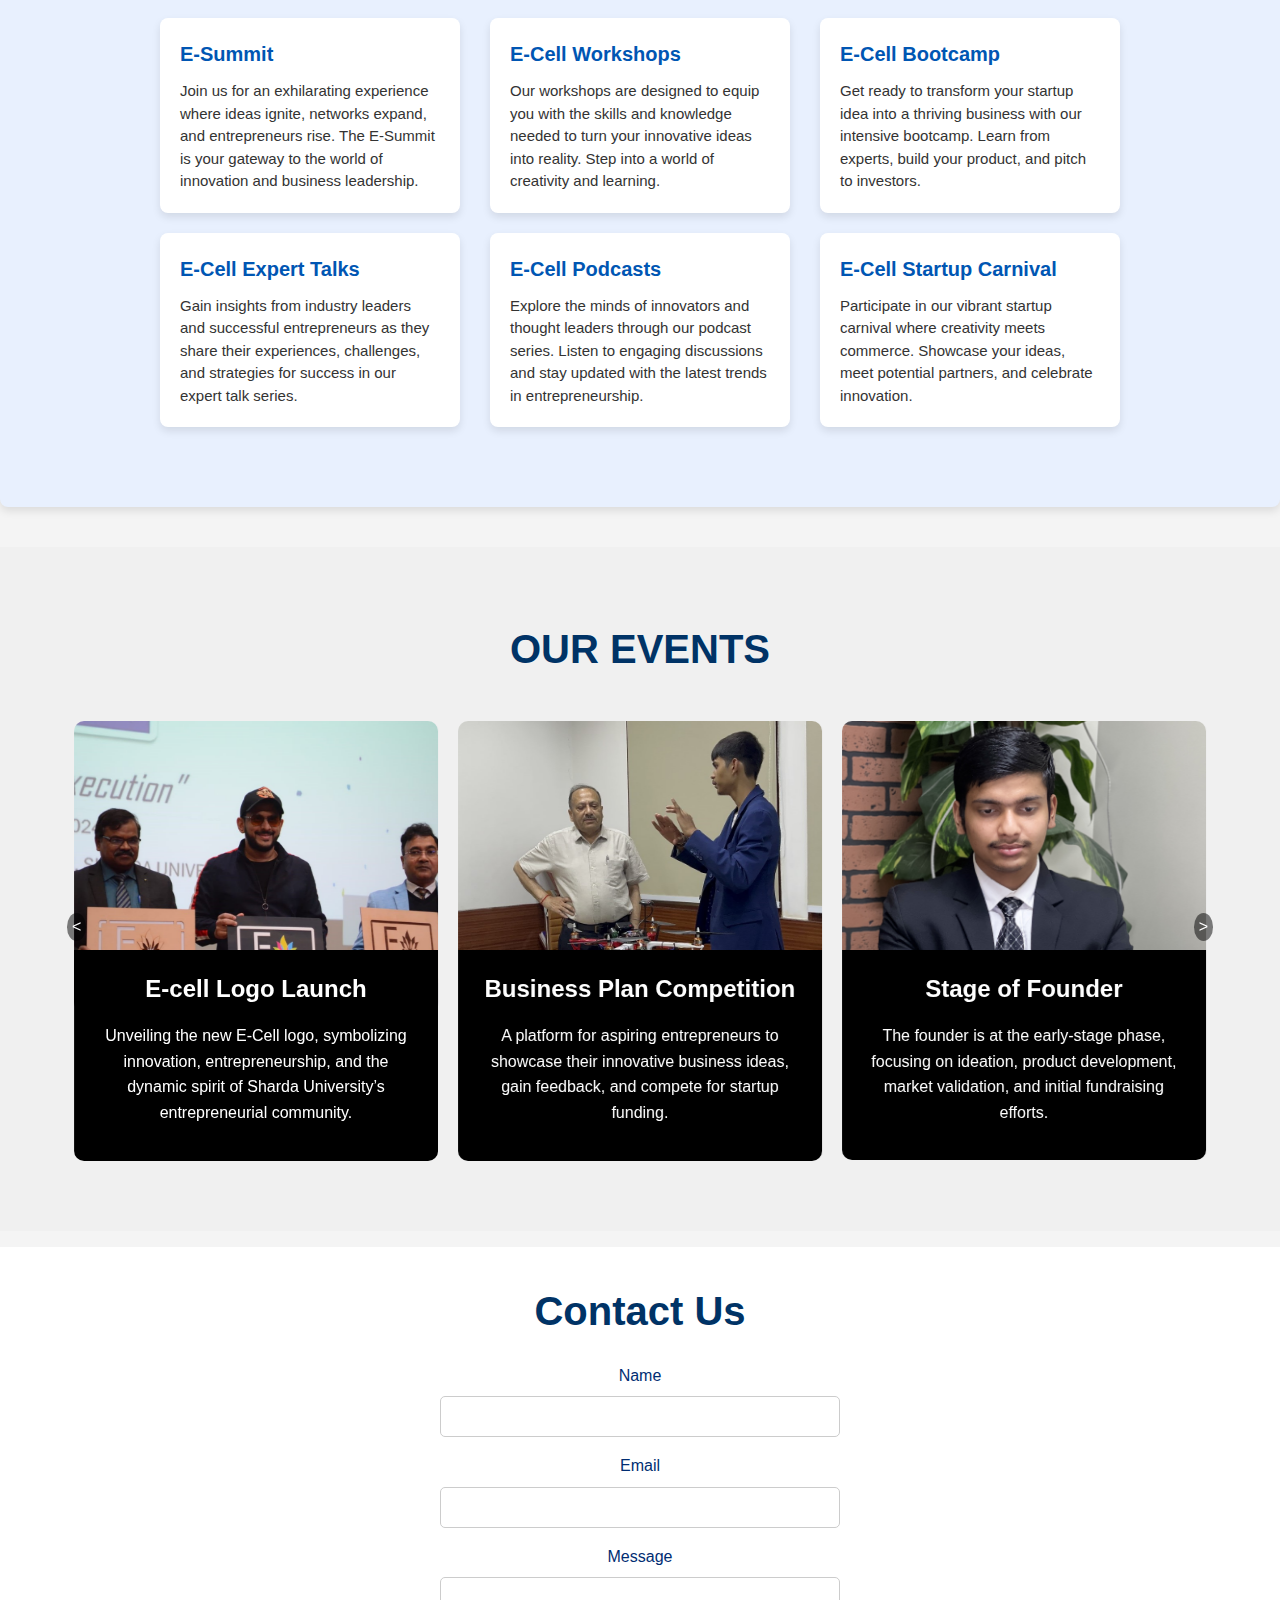
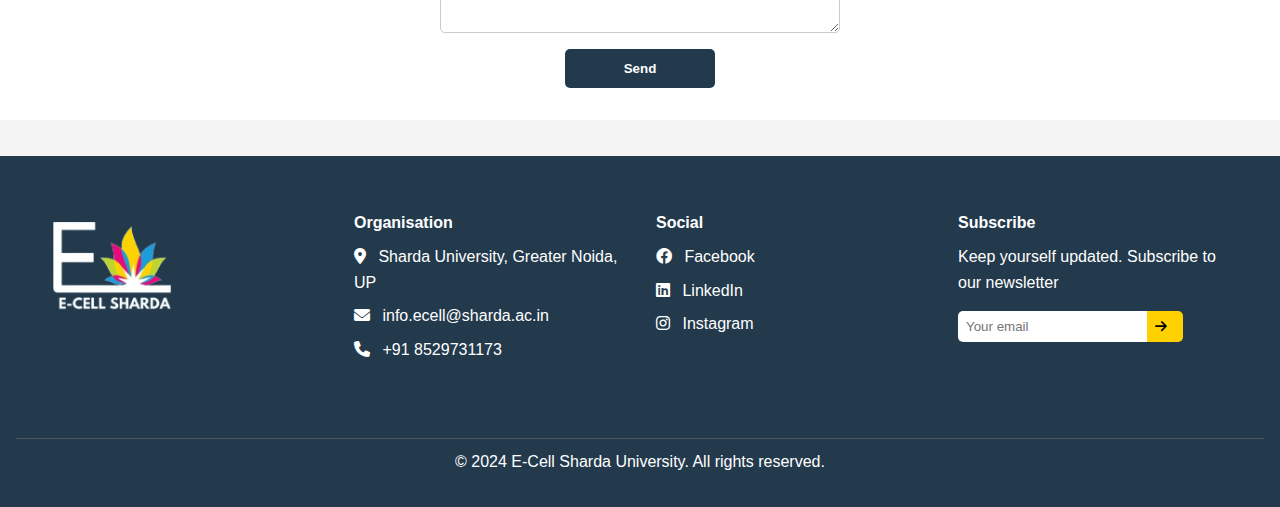
==== commit f349990c: "team" ====
--- a/index.html
+++ b/index.html
@@ -16,10 +16,10 @@
             <a href="#home"><img src="Images\ShardaUniversity.png" alt="E-Cell Sharda University Logo" class="nav-logo-left" width="80px"></a>
             <img src="Images/NAAC.png" alt="E-Cell Sharda University Logo" class="nav-logo-left2" width="40px" >
             <ul class="nav-links">
-                <li><a href="#home">Home</a></li>
-                <li><a href="#about">About Us</a></li>
+                <li><a href="index.html#home">Home</a></li>
+                <li><a href="index.html">About Us</a></li>
                 <li><a href="#what-we-do">What We Do</a></li>
-                <li><a href="team.html">Team</a></li>
+                <li><a href="teams.html#mentors">Team</a></li>
                 <li><a href="#events">Events</a></li>
                 <li><a href="joinus.html">Join Us</a></li>
             </ul>
@@ -32,7 +32,7 @@
     <div class="floating-social-icons">
         <a href="https://www.instagram.com/ecell_su?igsh=MXRyNXgwMnAxMnRqdw==" target="_blank"><img src="Images/Instagram.jpg" alt="Instagram"></a>
         <a href="https://www.linkedin.com" target="_blank"><img src="Images/LinkedIn.jpg" alt="LinkedIn"></a>
-        <a href="https://www.youtube.com" target="_blank"><img src="Images/Youtube.jpg" alt="YouTube"></a>
+        <a href="https://youtube.com/@e-cellsharda?si=6WF3Kyi2KWPaLuUE" target="_blank"><img src="Images/Youtube.jpg" alt="YouTube"></a>
         <a href="https://x.com/ecell_su?t=a-smBwPRYxhD6PhZO1qBZg&s=08" target="_blank"><img src="Images/x.png" alt="twitter"></a>
         <!-- <a href="mailto:example@example.com"><img src="email-icon.png" alt="Email"></a> -->
     </div>
@@ -44,7 +44,7 @@
             Your browser does not support the video tag.
         </video>
         <h1>E-Cell Sharda University</h1>
-        <p>Ideation to Execution</p>
+        <p><b>Ideation to Execution</b></p>
         <a href="#about" class="cta-button">Learn More</a>
     </section>
 
@@ -61,8 +61,8 @@
                 </div> -->
                 <div class="about-text">
                     <h2>ABOUT <span>E-CELL</span></h2>
-                    <p>An Entrepreneurship Cell (E-Cell) is an initiative within educational institutions or organizations that fosters a culture of innovation and entrepreneurship. Its primary aim is to guide aspiring entrepreneurs from <b><span>ideation to execution</span></b> by offering mentorship, resources, and networking opportunities. E-Cells help students or budding entrepreneurs develop and refine their ideas, turning them into viable business ventures. They organize workshops, pitch events, and incubation programs, empowering individuals to transform creative concepts into real-world solutions, fostering leadership, creativity, and an entrepreneurial mindset, crucial for building startups and contributing to the economy.</p>
-                    <img src="Images/ite-removebg-preview.png" alt="ideation to execution" class="img-fluid" width="500px" style="display: block; margin: 0 auto;">
+                    <p>The Entrepreneurship Cell (E-Cell) is dedicated to fostering innovation and entrepreneurial thinking among students. With the motto <b><span> "Ideation to Execution,"</span></b> the E-Cell provides a platform for aspiring entrepreneurs to transform their ideas into reality. It offers mentorship, resources, and networking opportunities, guiding students through every step of their entrepreneurial journey – from brainstorming innovative concepts to successfully executing and launching their startups.</p>
+                    <img src="Images/aboutus.jpg" alt="ideation to execution" class="img-fluid" width="700px" style="display: block; margin: 0 auto;">
 
                 </div>
             </div>
@@ -114,7 +114,7 @@
             <div class="carousel-track-container">
                 <ul class="carousel-track">
                     <li class="carousel-slide">
-                        <img src="Images/IMG_7820.png" alt="Event 1" class="event-image">
+                        <img src="Images/logolaunch.jpg" alt="Event 1" class="event-image">
                         <div class="event-info">
                             <h3>E-cell Logo Launch</h3>
                             <p>Unveiling the new E-Cell logo, symbolizing innovation, entrepreneurship, and the dynamic spirit of Sharda University’s entrepreneurial community.</p>
@@ -130,15 +130,15 @@
                         </div>
                     </li>
                     <li class="carousel-slide">
-                        <img src="Images\IMG_9968.JPG" alt="Event 3" class="event-image">
+                        <img src="Images/sof.jpg" alt="Event 3" class="event-image">
                         <div class="event-info">
                             <h3>Stage of Founder</h3>
-                            <p>Founders experience stages from initial idea development, validation, and launch, to growth, scaling, and leadership, each phase presenting unique challenges and opportunities for business success.</p>
-                            <!-- <a href="#" class="learn-more">Learn More</a> -->
-                        </div>
-                    </li>
-                    <li class="carousel-slide">
-                        <img src="Images\IMG_7694.png" alt="Event 4" class="event-image">
+                            <p>The founder is at the early-stage phase, focusing on ideation, product development, market validation, and initial fundraising efforts.</p>
+                            <!-- <a href="#" class="learn-more">Learn More</a> -->
+                        </div>
+                    </li>
+                    <li class="carousel-slide">
+                        <img src="Images/sos.jpg" alt="Event 4" class="event-image">
                         <div class="event-info">
                             <h3>Stage Of Startup</h3>
                             <p>The various stages of a startup's lifecycle: ideation, validation, early traction, scaling, and maturity, each with unique challenges and milestones.</p>
--- a/styles.css
+++ b/styles.css
@@ -242,6 +242,7 @@
     font-size: 1.2rem;
     line-height: 1.6;
     margin: 0;
+    text-align: center;
 }
 
 .about-text p span{
@@ -385,115 +386,86 @@
 /* Team Section Styles */
 /* Team Section */
 /* Team Section Styles */
-.team-section {
-    padding: 100px 20px 60px; /* Top padding accounts for fixed navbar */
-    background-color: #f9f9f9;    
-}
-
-.team-section h2 {
-    text-align: center;
-    font-size: 2.5rem;
-    color: #003366; /* Dark blue color */
+/* Tab Button Styles */
+
+img {
+    max-width: 100%;
+    height: auto;
+}
+
+.tabs {
+    display: flex;
+    justify-content: center;
+    margin: 20px 0;
+}
+
+.tab-button {
+    padding: 10px 20px;
+    margin: 0 5px;
+    border: 1px solid #003366;
+    background-color: #fff;
+    cursor: pointer;
+}
+
+.tab-button.active {
+    background-color: white;
+    color: white;
+}
+
+.tab-content {
+    display: none;
+}
+
+.tab-content.active {
+    display: block;
+}
+
+/* Team Member Card Styles */
+.team-category {
+    margin: 20px auto;
+    max-width: 1000px;
+    text-align: center;
+    align-items: center;
+}
+
+.team-category h3 {
     margin-bottom: 20px;
-}
-
-.team-category {
-    margin-bottom: 40px;
-}
-
-.team-category h3 {
-    font-size: 2rem;
-    margin-bottom: 20px;
-    color: #003366;
-    text-align: left;
+    font-size: 24px;
 }
 
 .team-members {
     display: flex;
     flex-wrap: wrap;
-    gap: 20px; /* Space between cards */
-    justify-content: flex-start;
+    justify-content: center;
 }
 
 .member-card {
-    position: relative;
-    width: calc(25% - 20px); /* Four cards per row with gaps */
-    height: 300px; /* Set a fixed height for the cards */
-    overflow: hidden;
-    border-radius: 10px;
-    box-shadow: 0 2px 5px rgba(0, 0, 0, 0.1);
-    transition: transform 0.3s, box-shadow 0.3s;
-}
-
-.member-card:hover {
-    transform: translateY(-5px);
-    box-shadow: 0 4px 15px rgba(0, 0, 0, 0.2);
+    background-color: white;
+    border: 1px solid #ddd;
+    border-radius: 8px;
+    margin: 10px;
+    padding: 20px;
+    text-align: center;
+    width: 200px;
+    align-items: center;
 }
 
 .member-card img {
-    position: absolute;
-    top: 0;
-    left: 0;
-    width: 100%;
-    height: 100%;
-    object-fit: cover; /* Ensures the image covers the entire card */
-    z-index: 1;
-}
-
-.member-card h4, .member-card p {
-    position: absolute;
-    left: 0;
-    right: 0;
-    padding: 10px;
-    background-color: rgba(0, 0, 0, 1);
-    color: #fff;
-    z-index: 2;
-    text-align: center;
+    border-radius: 50%;
+    margin-bottom: 10px;
 }
 
 .member-card h4 {
-    bottom: 40px;
+    margin: 10px 0;
+    font-size: 18px;
+}
+
+.member-card p {
     margin: 0;
-    font-size: 1.2rem;
-}
-
-.member-card p {
-    bottom: 0;
-    margin: 0;
-    font-size: 1rem;
-}
-
-/* Responsive Design */
-@media (max-width: 1024px) {
-    .member-card {
-        width: calc(33.333% - 20px); /* Three cards per row */
-    }
-}
-
-@media (max-width: 768px) {
-    .team-section {
-        padding: 80px 15px 40px;
-    }
-
-    .team-category h3 {
-        text-align: center;
-    }
-
-    .team-members {
-        justify-content: center;
-    }
-
-    .member-card {
-        width: calc(50% - 20px); /* Two cards per row */
-    }
-}
-
-@media (max-width: 480px) {
-    .member-card {
-        width: 100%; /* One card per row */
-    }
-
-    .navbar ul {
+    font-size: 14px;
+}
+
+    /* .navbar ul {
         flex-direction: column;
         align-items: center;
     }
@@ -505,7 +477,7 @@
     .navbar .navbar-right-logo {
         margin-top: 10px;
     }
-}
+} */
 
 /* Event Section Styling */
 #events {
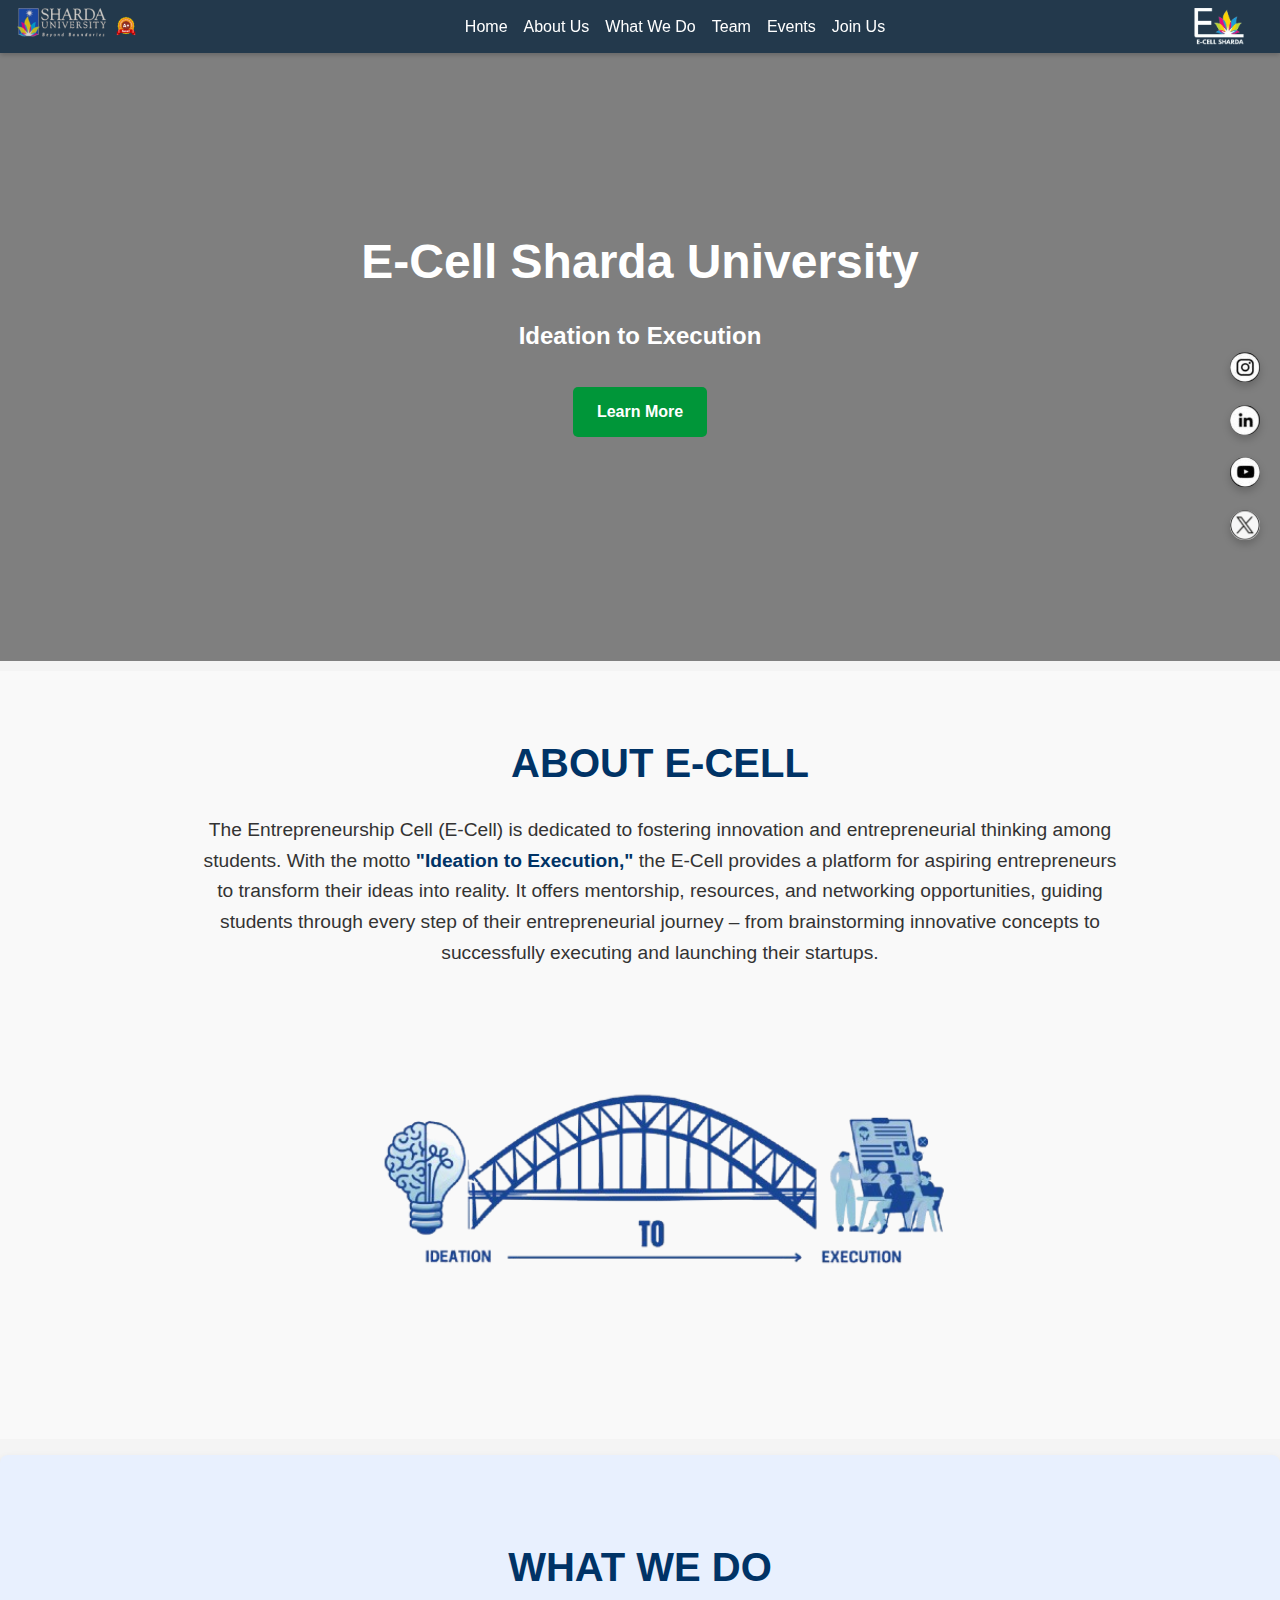
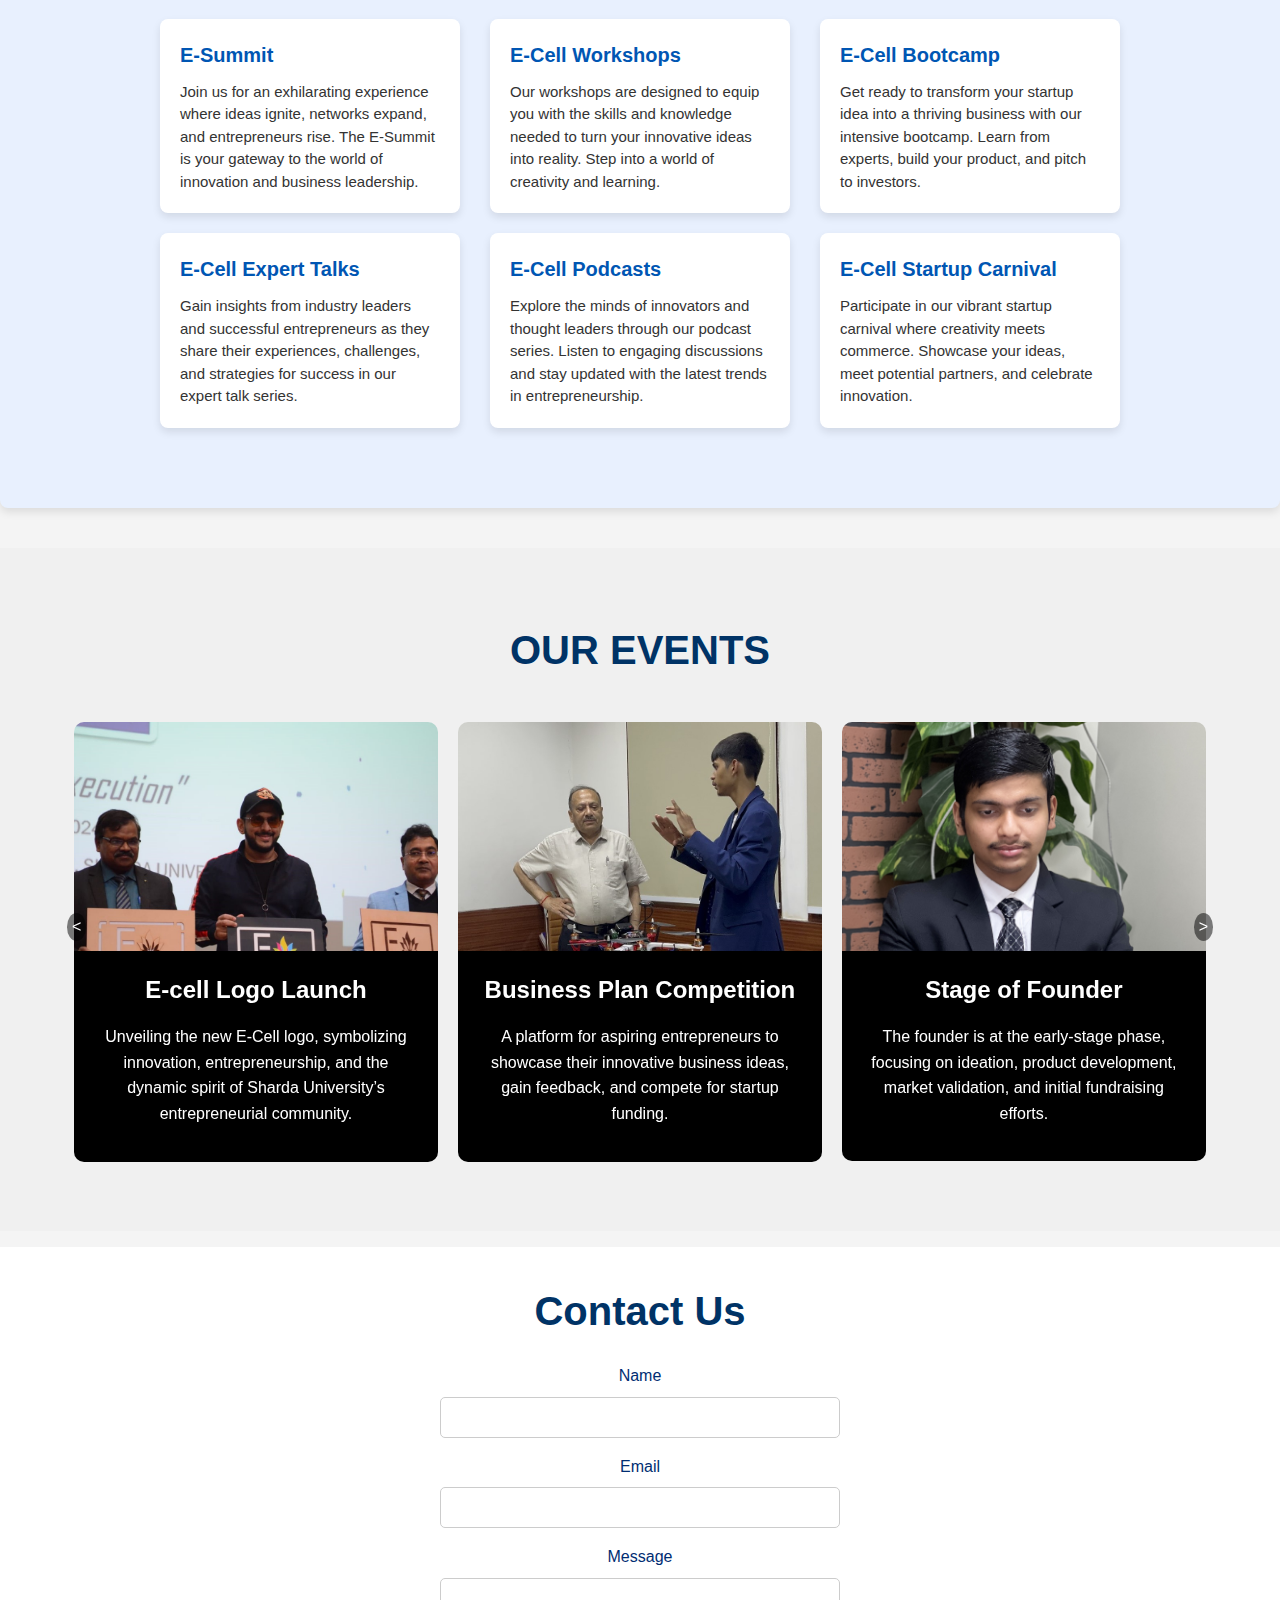
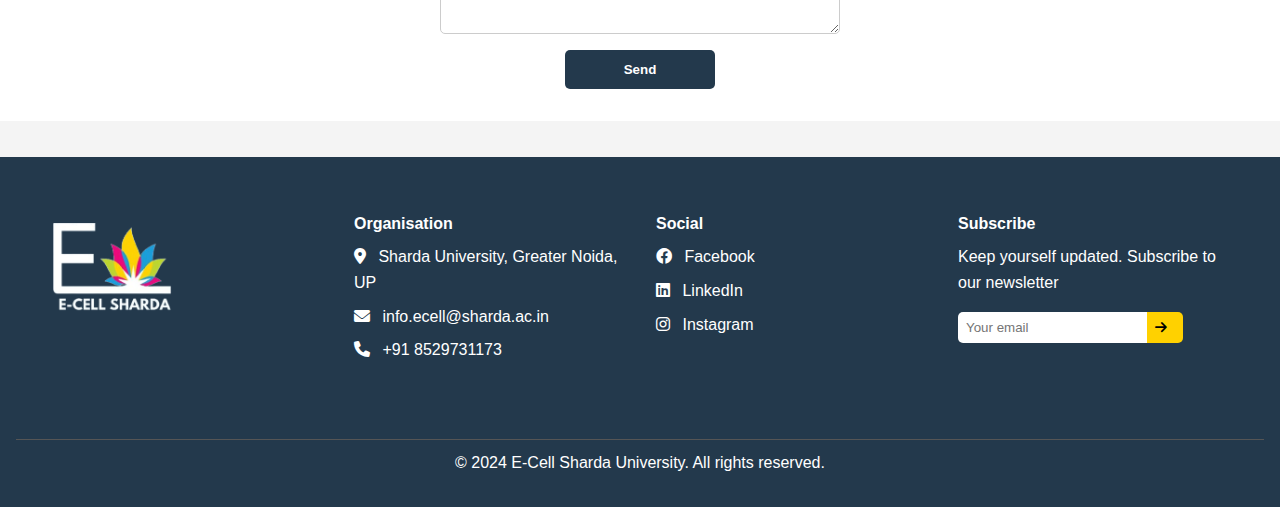
==== commit a73f1ef2: "Final" ====
--- a/index.html
+++ b/index.html
@@ -17,8 +17,8 @@
             <img src="Images/NAAC.png" alt="E-Cell Sharda University Logo" class="nav-logo-left2" width="40px" >
             <ul class="nav-links">
                 <li><a href="index.html#home">Home</a></li>
-                <li><a href="index.html">About Us</a></li>
-                <li><a href="#what-we-do">What We Do</a></li>
+                <li><a href="index.html#about">About Us</a></li>
+                <li><a href="index.html#what-we-do">What We Do</a></li>
                 <li><a href="teams.html#mentors">Team</a></li>
                 <li><a href="#events">Events</a></li>
                 <li><a href="joinus.html">Join Us</a></li>
@@ -62,14 +62,14 @@
                 <div class="about-text">
                     <h2>ABOUT <span>E-CELL</span></h2>
                     <p>The Entrepreneurship Cell (E-Cell) is dedicated to fostering innovation and entrepreneurial thinking among students. With the motto <b><span> "Ideation to Execution,"</span></b> the E-Cell provides a platform for aspiring entrepreneurs to transform their ideas into reality. It offers mentorship, resources, and networking opportunities, guiding students through every step of their entrepreneurial journey – from brainstorming innovative concepts to successfully executing and launching their startups.</p>
-                    <img src="Images/aboutus.jpg" alt="ideation to execution" class="img-fluid" width="700px" style="display: block; margin: 0 auto;">
+                    <img src="Images/aboutus.png" alt="ideation to execution" class="img-fluid" width="700px" style="display: block; margin: 0 auto;">
 
                 </div>
             </div>
         </div>
     </section>    
     
-    <section class="what-we-do">
+    <section id="what-we-do" class="what-we-do">
         <div class="container">
             <h2>What We Do</h2>
             <div class="card-container">
@@ -154,7 +154,7 @@
                         </div>
                     </li>
                     <li class="carousel-slide">
-                        <img src="Images\IMG_7869.png" alt="Event 6" class="event-image">
+                        <img src="Images/Upcoming.jpg" alt="Event 6" class="event-image">
                         <div class="event-info">
                             <h3>Upcoming</h3>
                             <p>A vibrant event where startups showcase their products, network with investors, and engage with potential customers, celebrating entrepreneurship.</p>
--- a/styles.css
+++ b/styles.css
@@ -617,6 +617,7 @@
     padding: 20px;
 }
 
+
 /* Why Join Us Section */
 .why-join-us {
     padding: 60px 20px;
@@ -733,7 +734,7 @@
     font-size: 18px;
     cursor: pointer;
     margin-top: 20px;
-    width: 100%;
+    width: 20%;
     transition: background-color 0.3s ease;
 }
 
@@ -807,6 +808,27 @@
     color: #fff;
     padding: 2rem 1rem;
 }
+
+/*! Font Awesome Free 6.0.0-beta3 by @fontawesome - https://fontawesome.com License - https://fontawesome.com/license/free Copyright 2021 Fonticons, Inc. */
+/* @font-face {
+    font-family: "Font Awesome 6 Free";
+    font-style: normal;
+    font-weight: 900;
+    font-display: block;
+    src: url("../webfonts/fa-solid-900.eot");
+    src: url("../webfonts/fa-solid-900.eot?#iefix") format("embedded-opentype"),
+      url("../webfonts/fa-solid-900.woff2") format("woff2"),
+      url("../webfonts/fa-solid-900.woff") format("woff"),
+      url("../webfonts/fa-solid-900.ttf") format("truetype"),
+      url("../webfonts/fa-solid-900.svg#fontawesome") format("svg");
+  }
+  
+  .fa,
+  .fas {
+    font-family: "Font Awesome 6 Free";
+    font-weight: 900;
+  }
+   */
 
 .footer-container {
     display: flex;
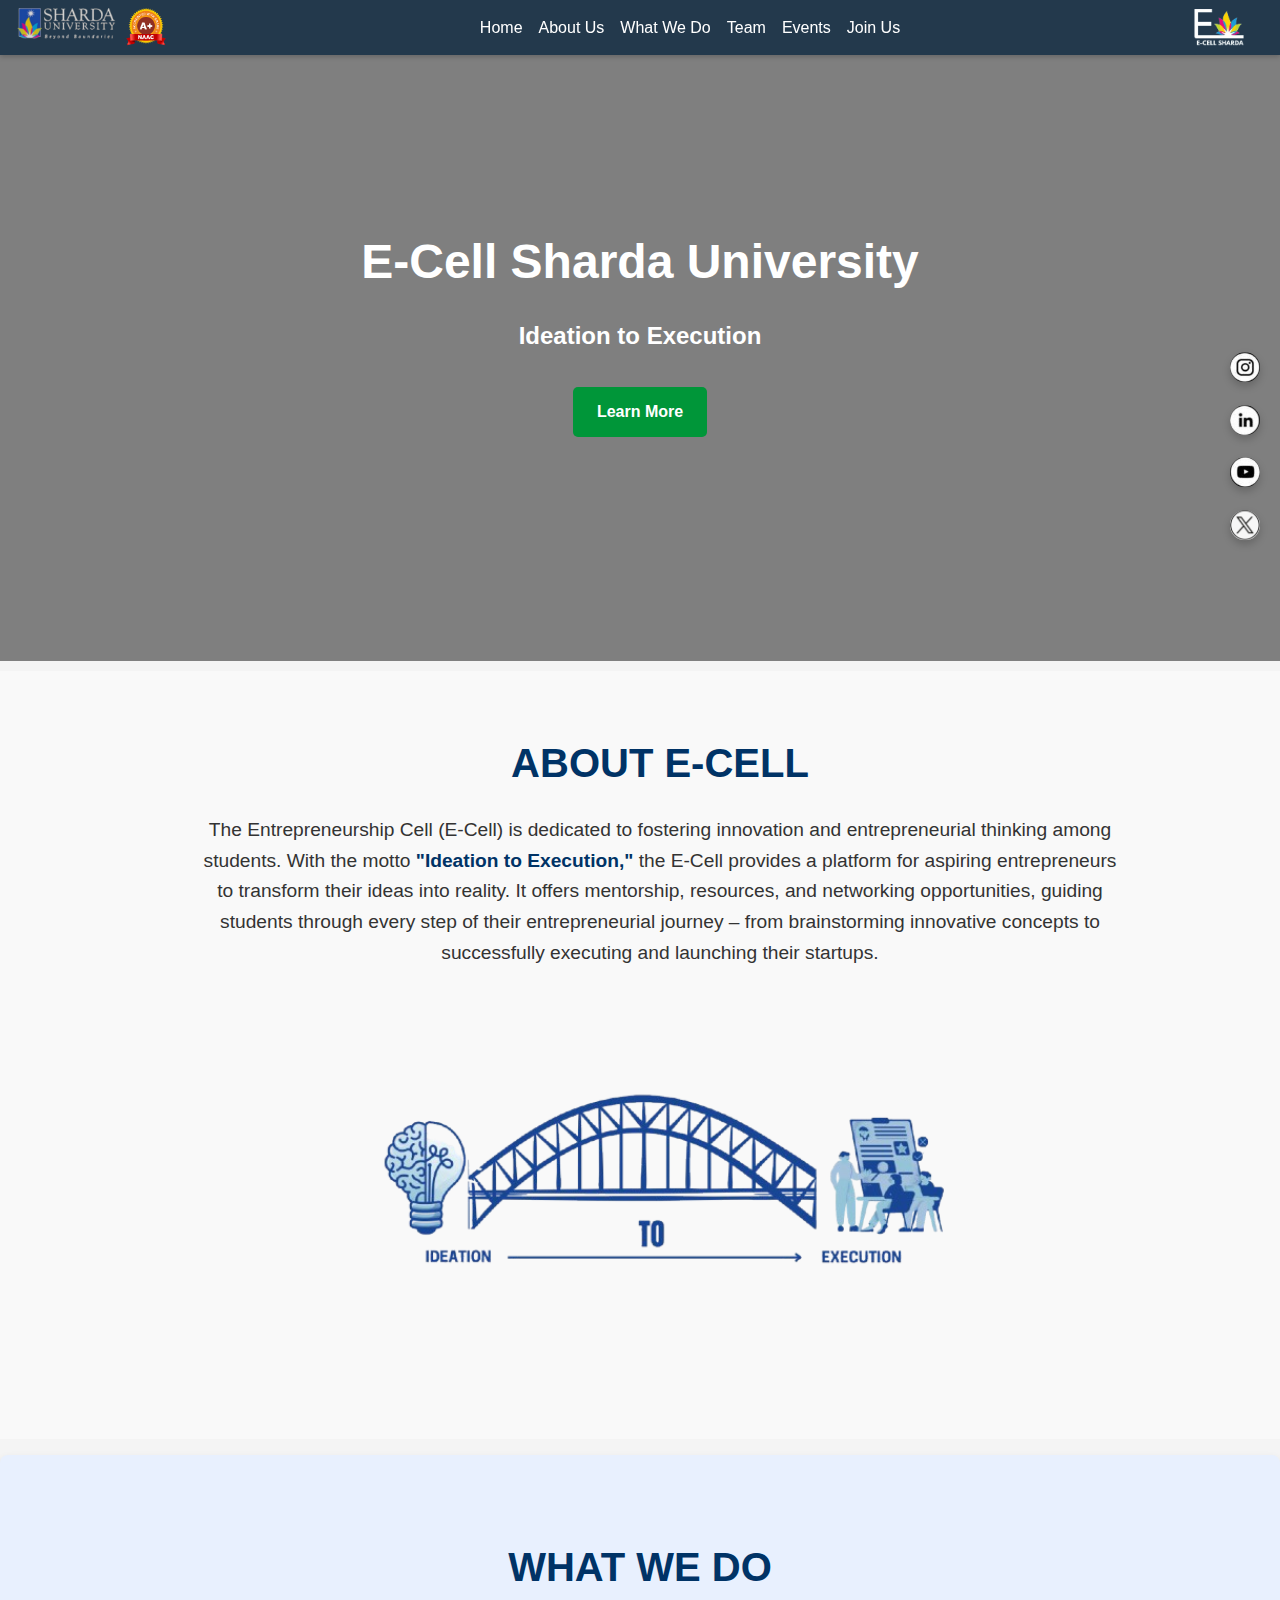
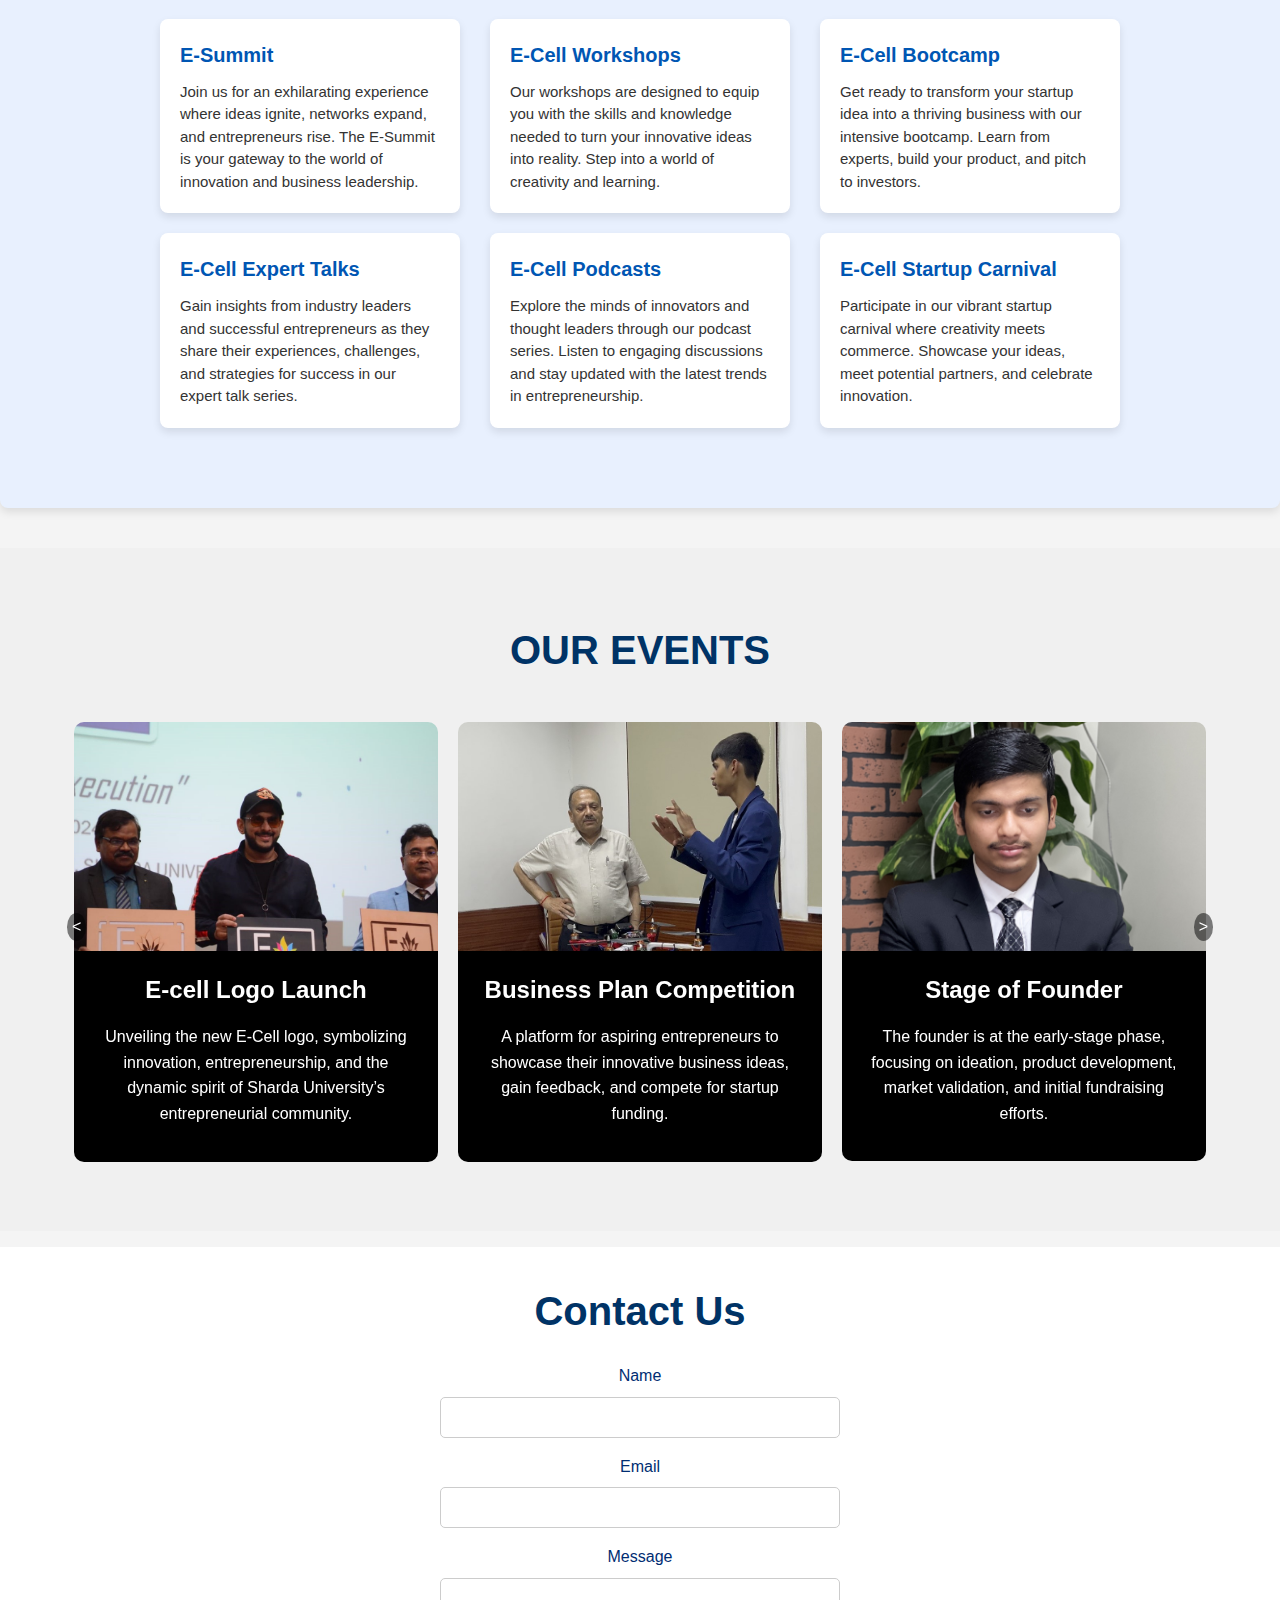
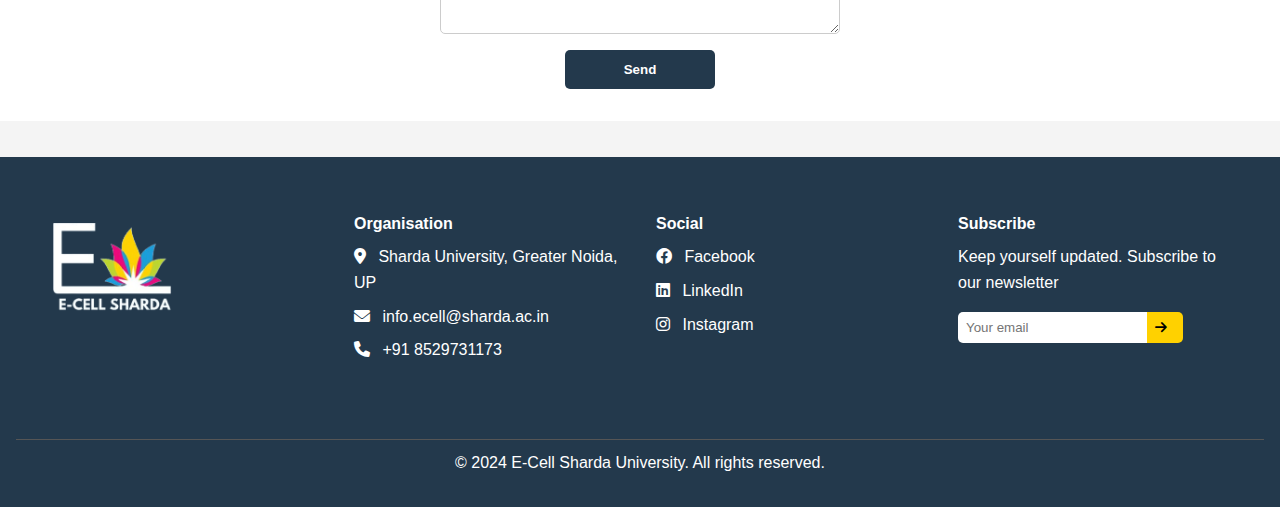
==== commit a0655ad3: "done" ====
--- a/index.html
+++ b/index.html
@@ -14,7 +14,7 @@
         <nav>
         <div class="nav-container">
             <a href="#home"><img src="Images\ShardaUniversity.png" alt="E-Cell Sharda University Logo" class="nav-logo-left" width="80px"></a>
-            <img src="Images/NAAC.png" alt="E-Cell Sharda University Logo" class="nav-logo-left2" width="40px" >
+            <img src="Images/NAAC.png" alt="E-Cell Sharda University Logo" class="nav-logo-left2" width="100px" >
             <ul class="nav-links">
                 <li><a href="index.html#home">Home</a></li>
                 <li><a href="index.html#about">About Us</a></li>
--- a/styles.css
+++ b/styles.css
@@ -42,13 +42,13 @@
     transition: transform 0.3s ease; /* Smooth transition effect */
 }
 .nav-logo-left2 {
-    width: 40px; /* Slightly larger size for prominence */
+    width: 60px; /* Slightly larger size for prominence */
     padding-right: 20px; /* Reduced padding to shift it towards the left */
     transition: transform 0.3s ease; /* Smooth transition effect */
 }
 /* Logo Styling */
 .nav-logo-left{
-    width: 100px; /* Increase logo size slightly to highlight them */
+    width: 110px; /* Increase logo size slightly to highlight them */
     transition: transform 0.3s ease; /* Smooth transition effect */
 }
 
